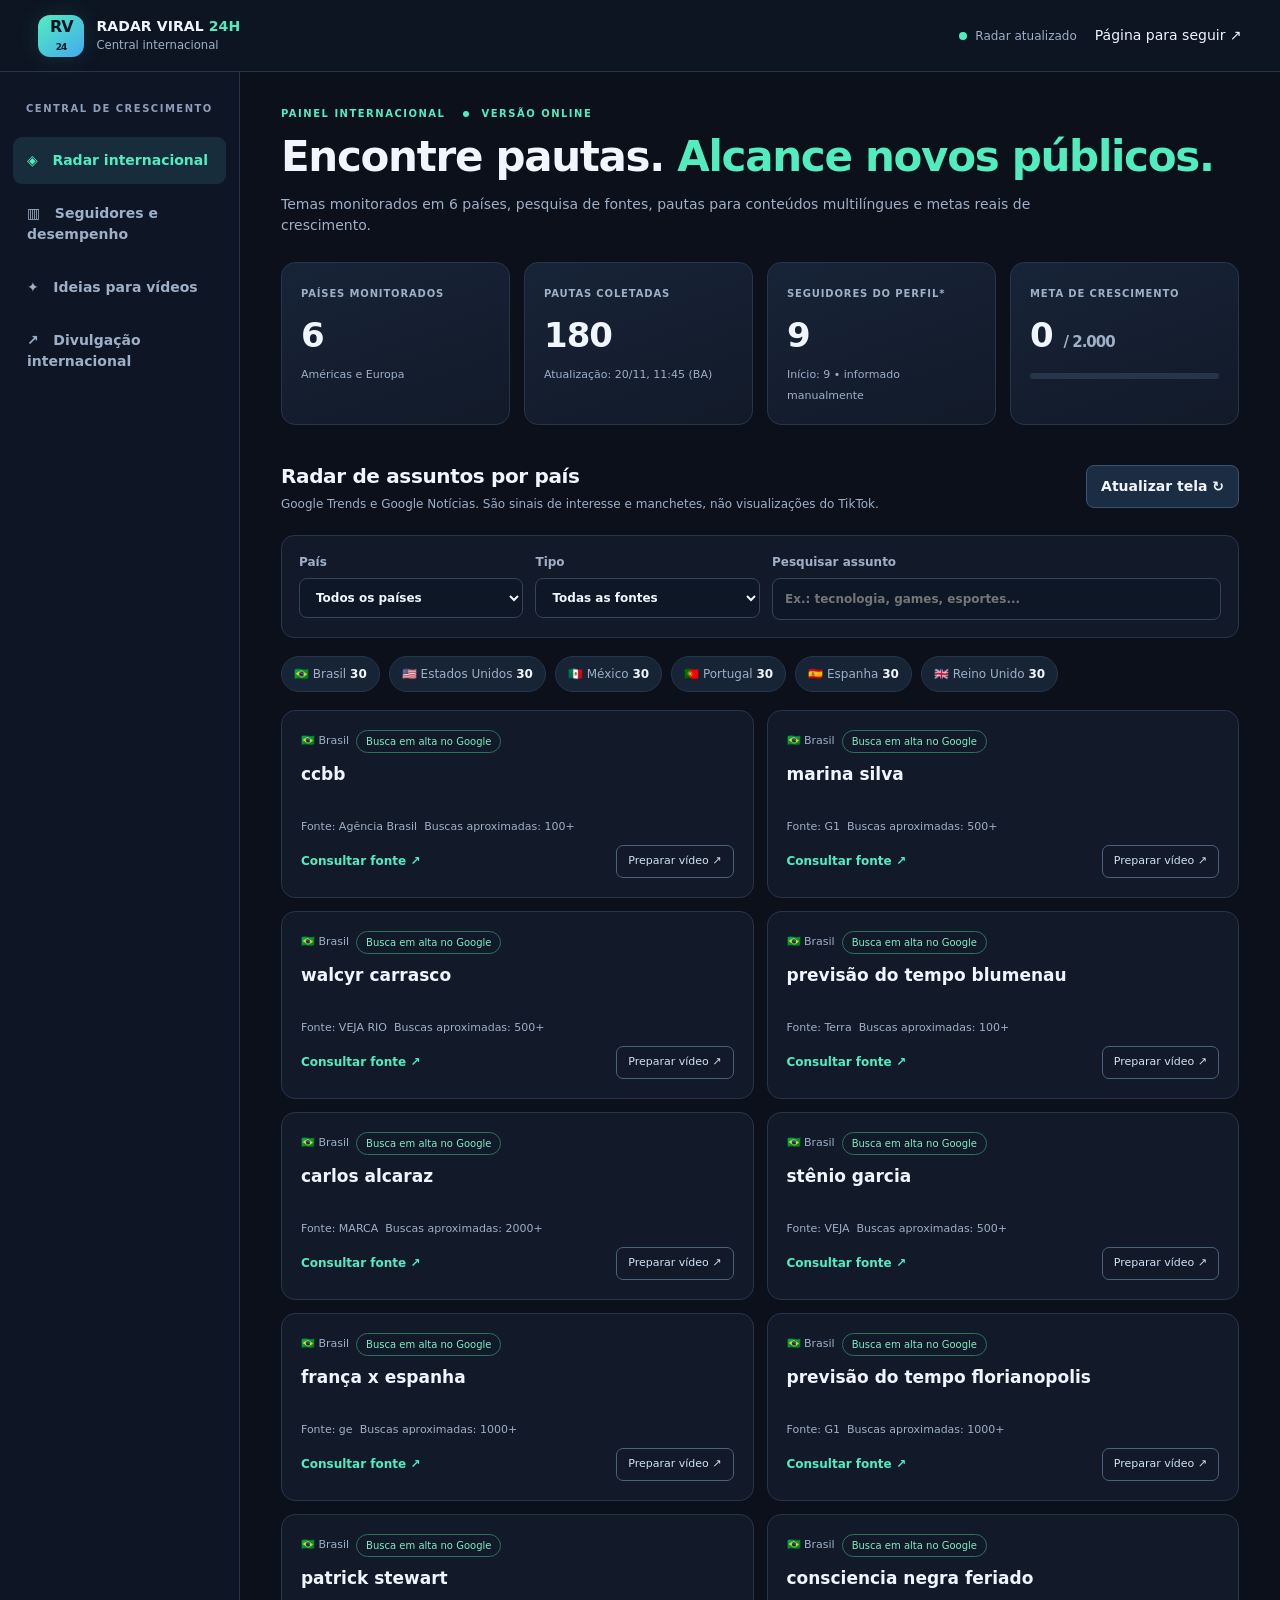
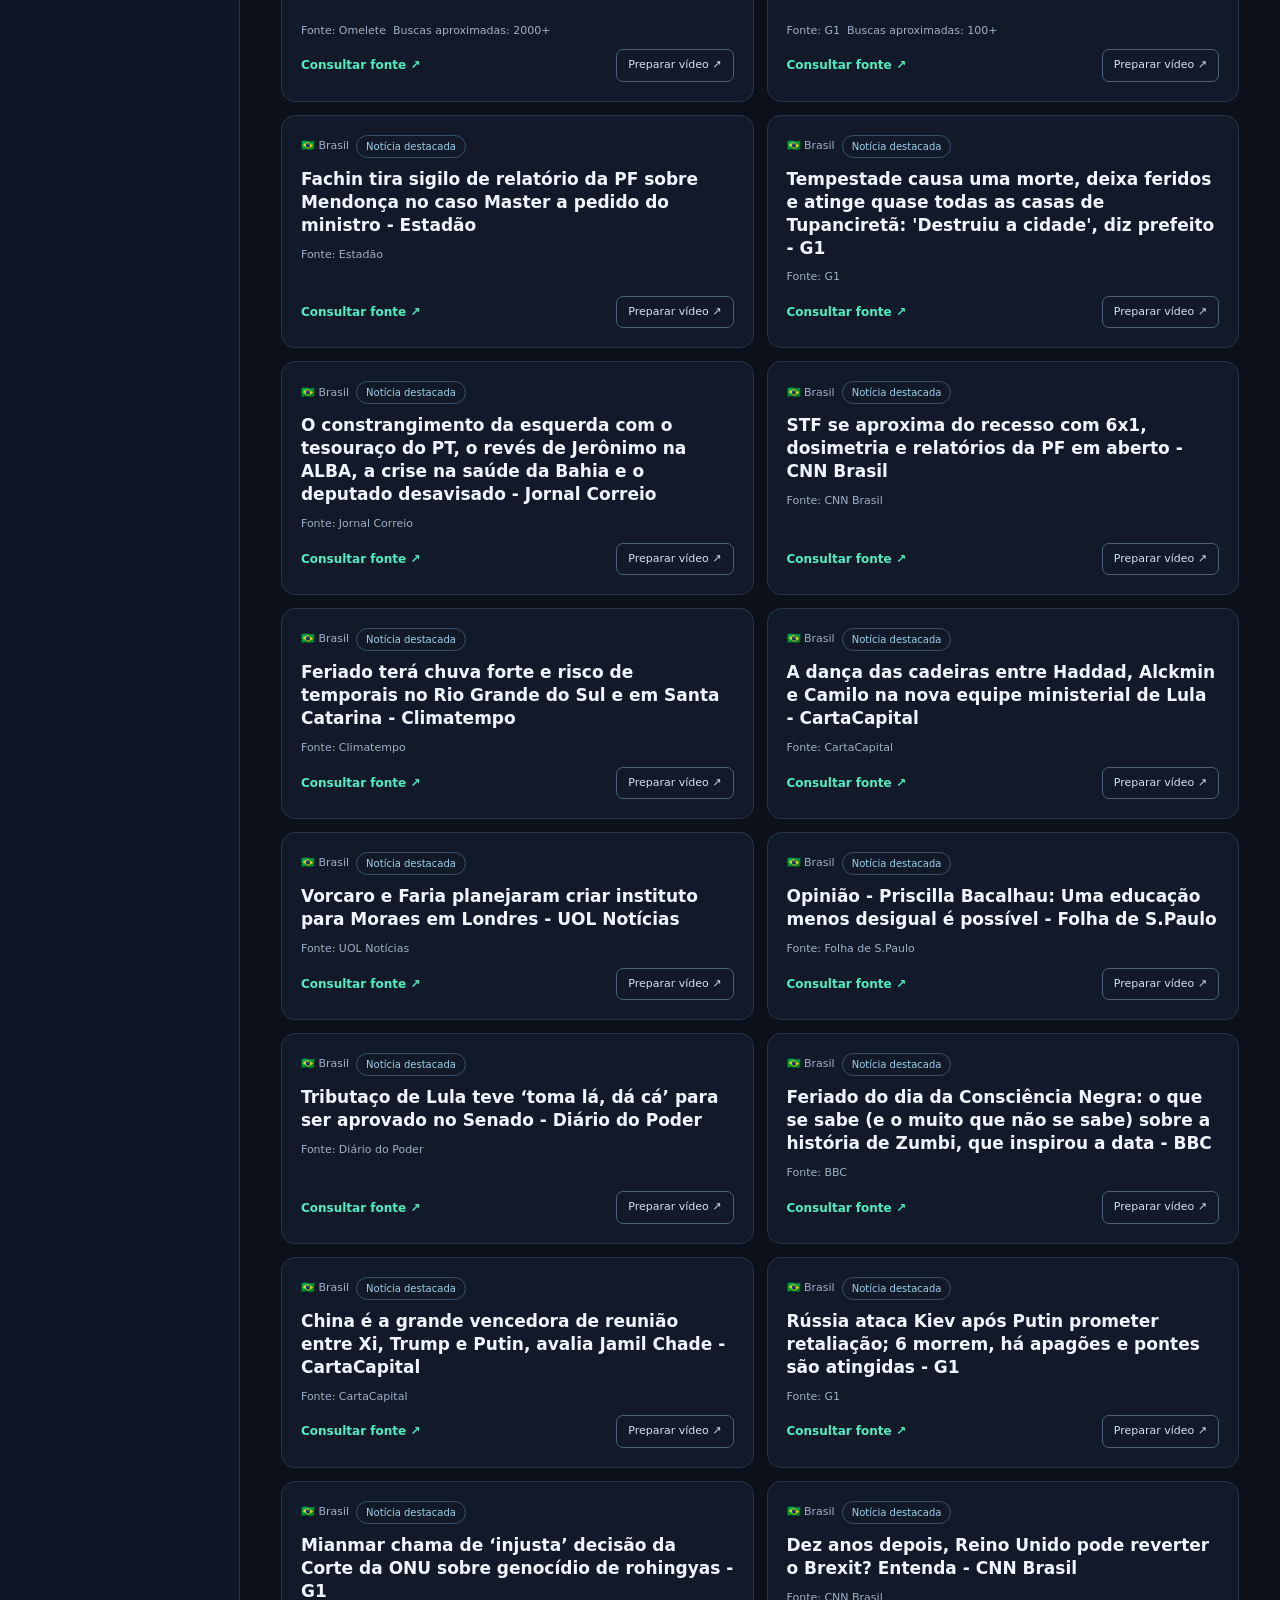
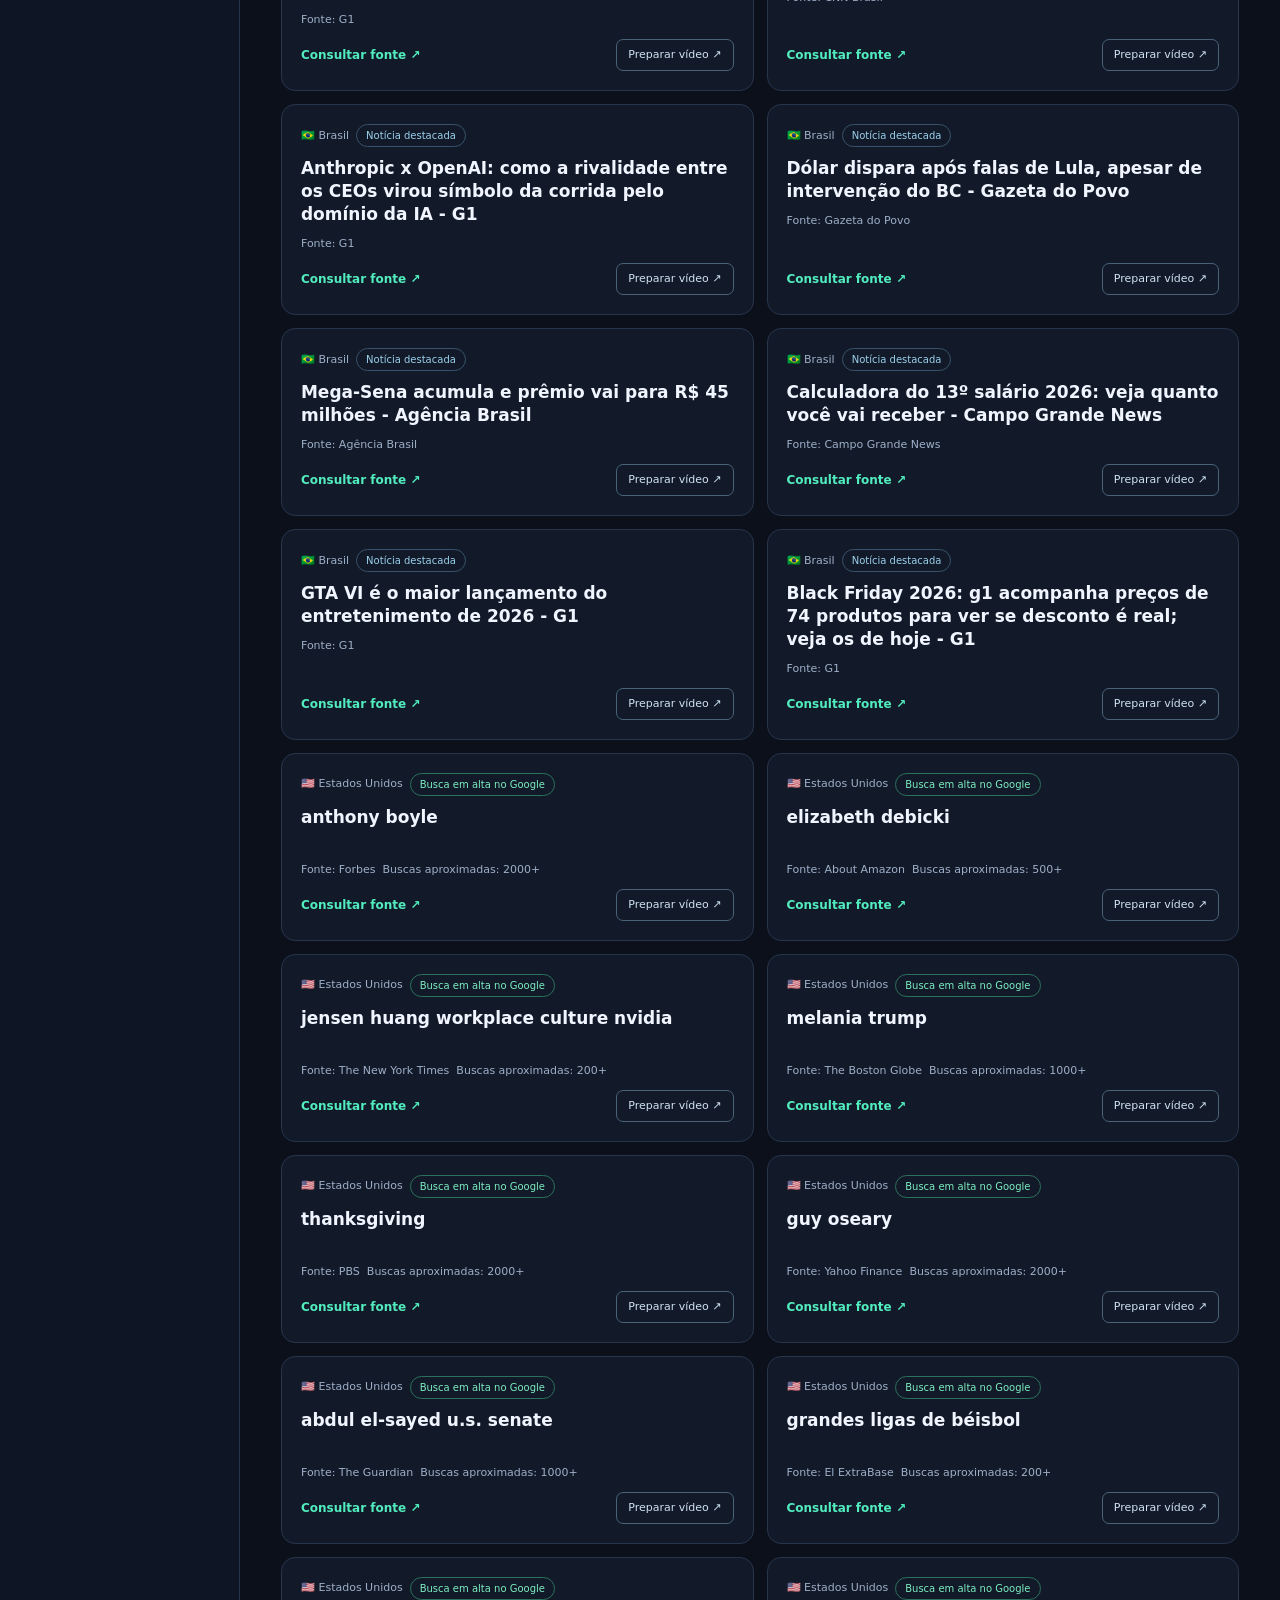
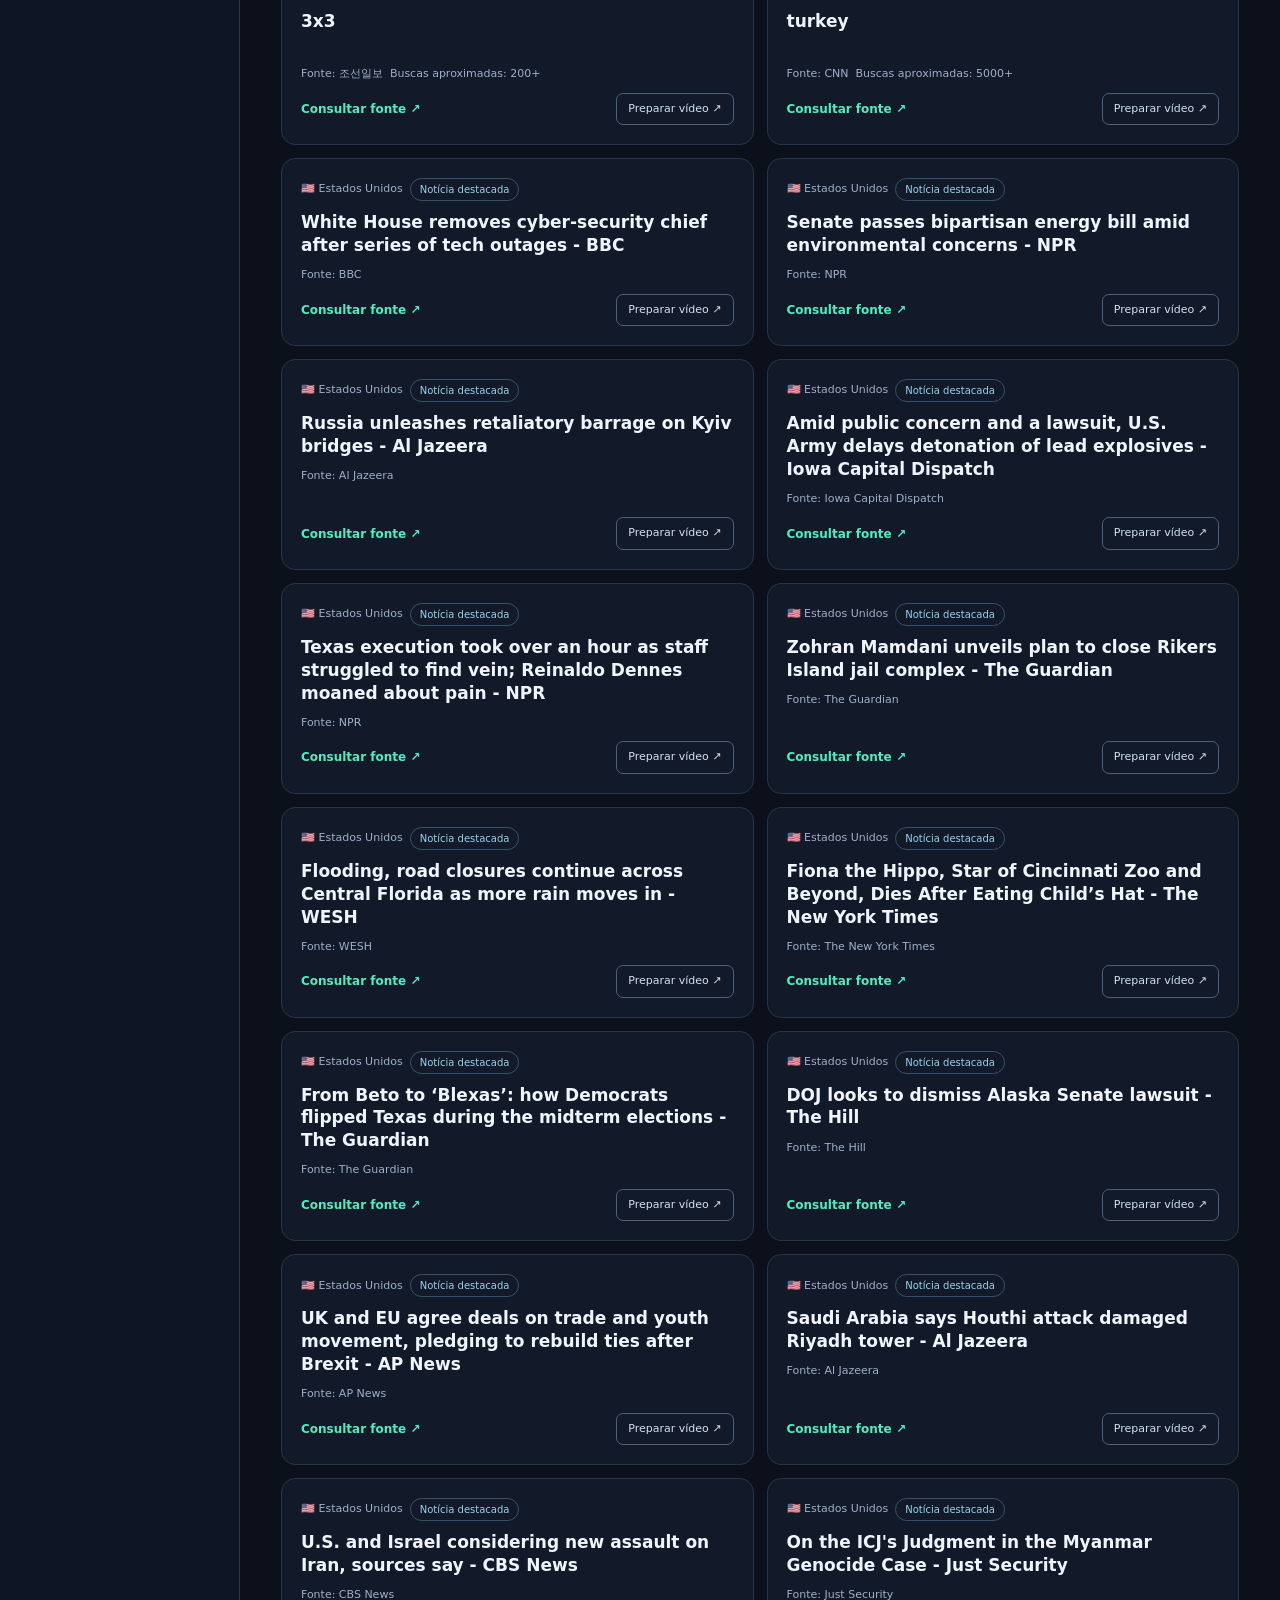
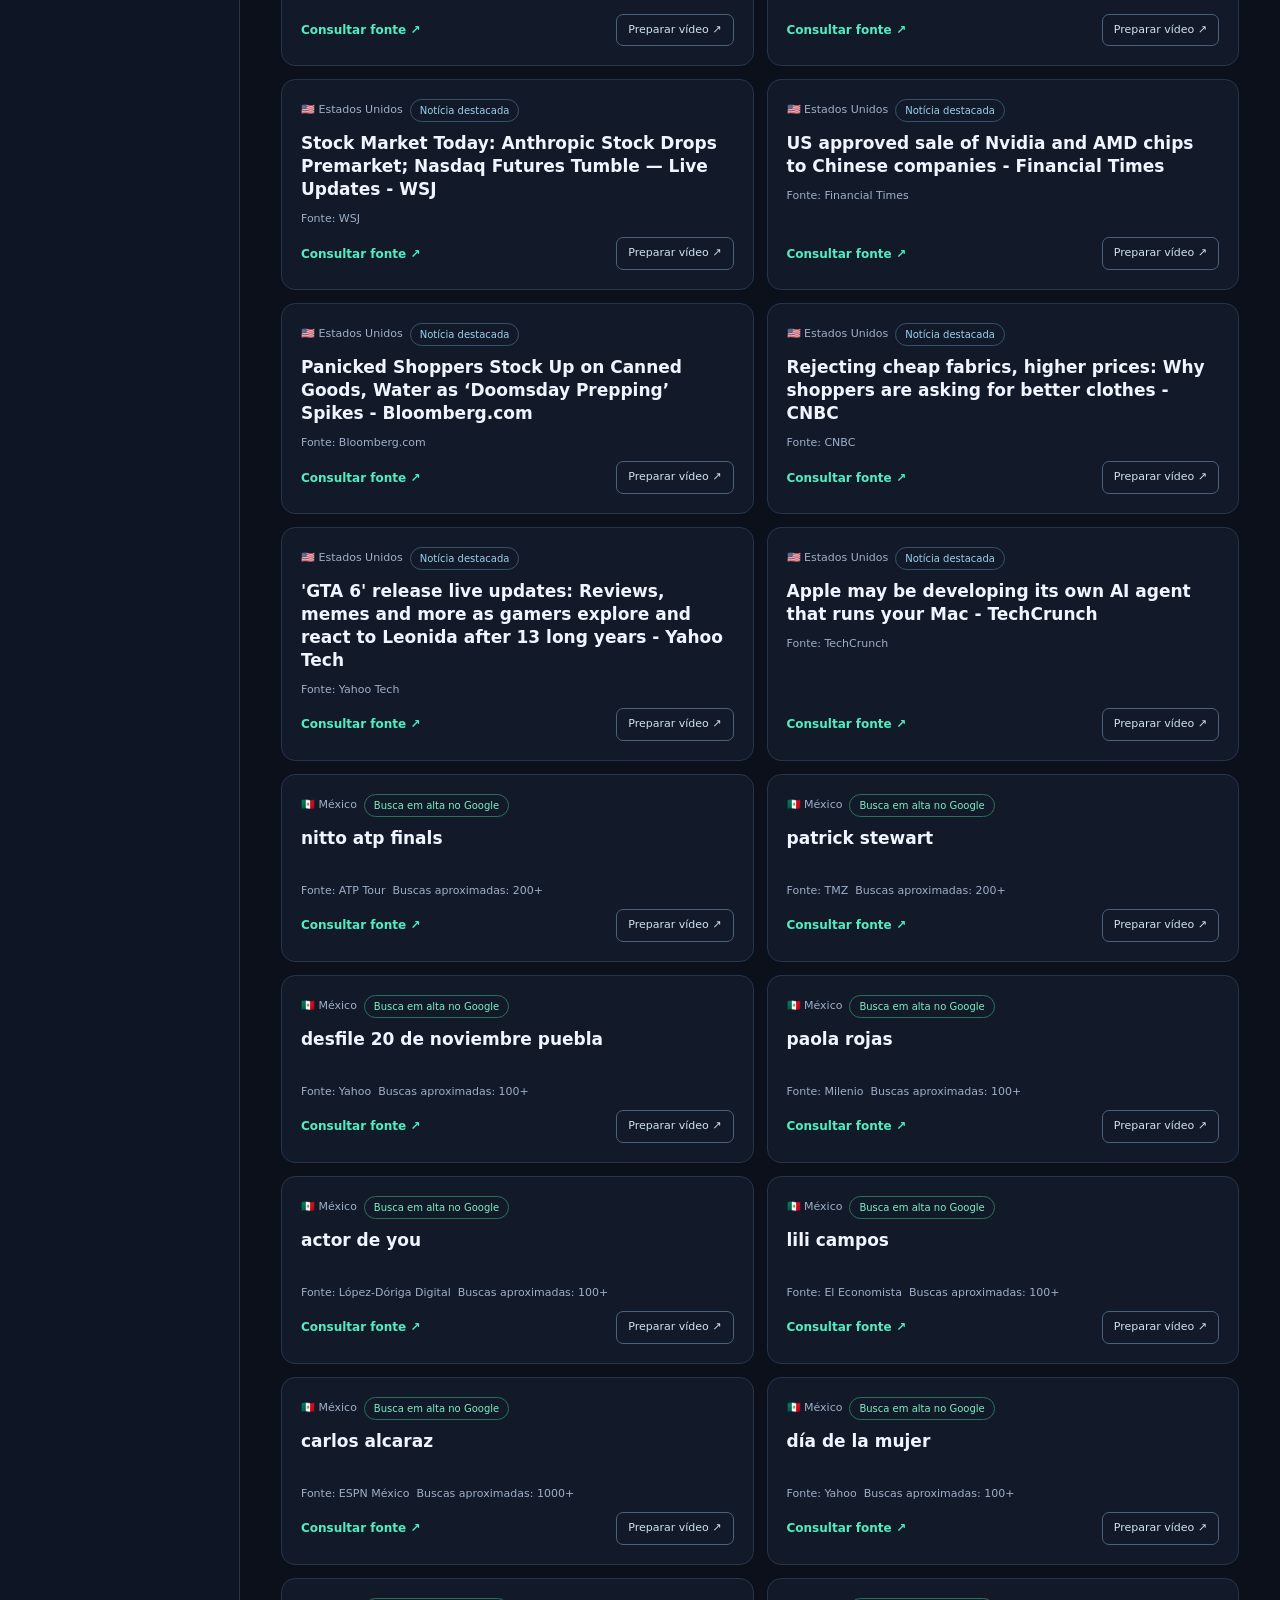
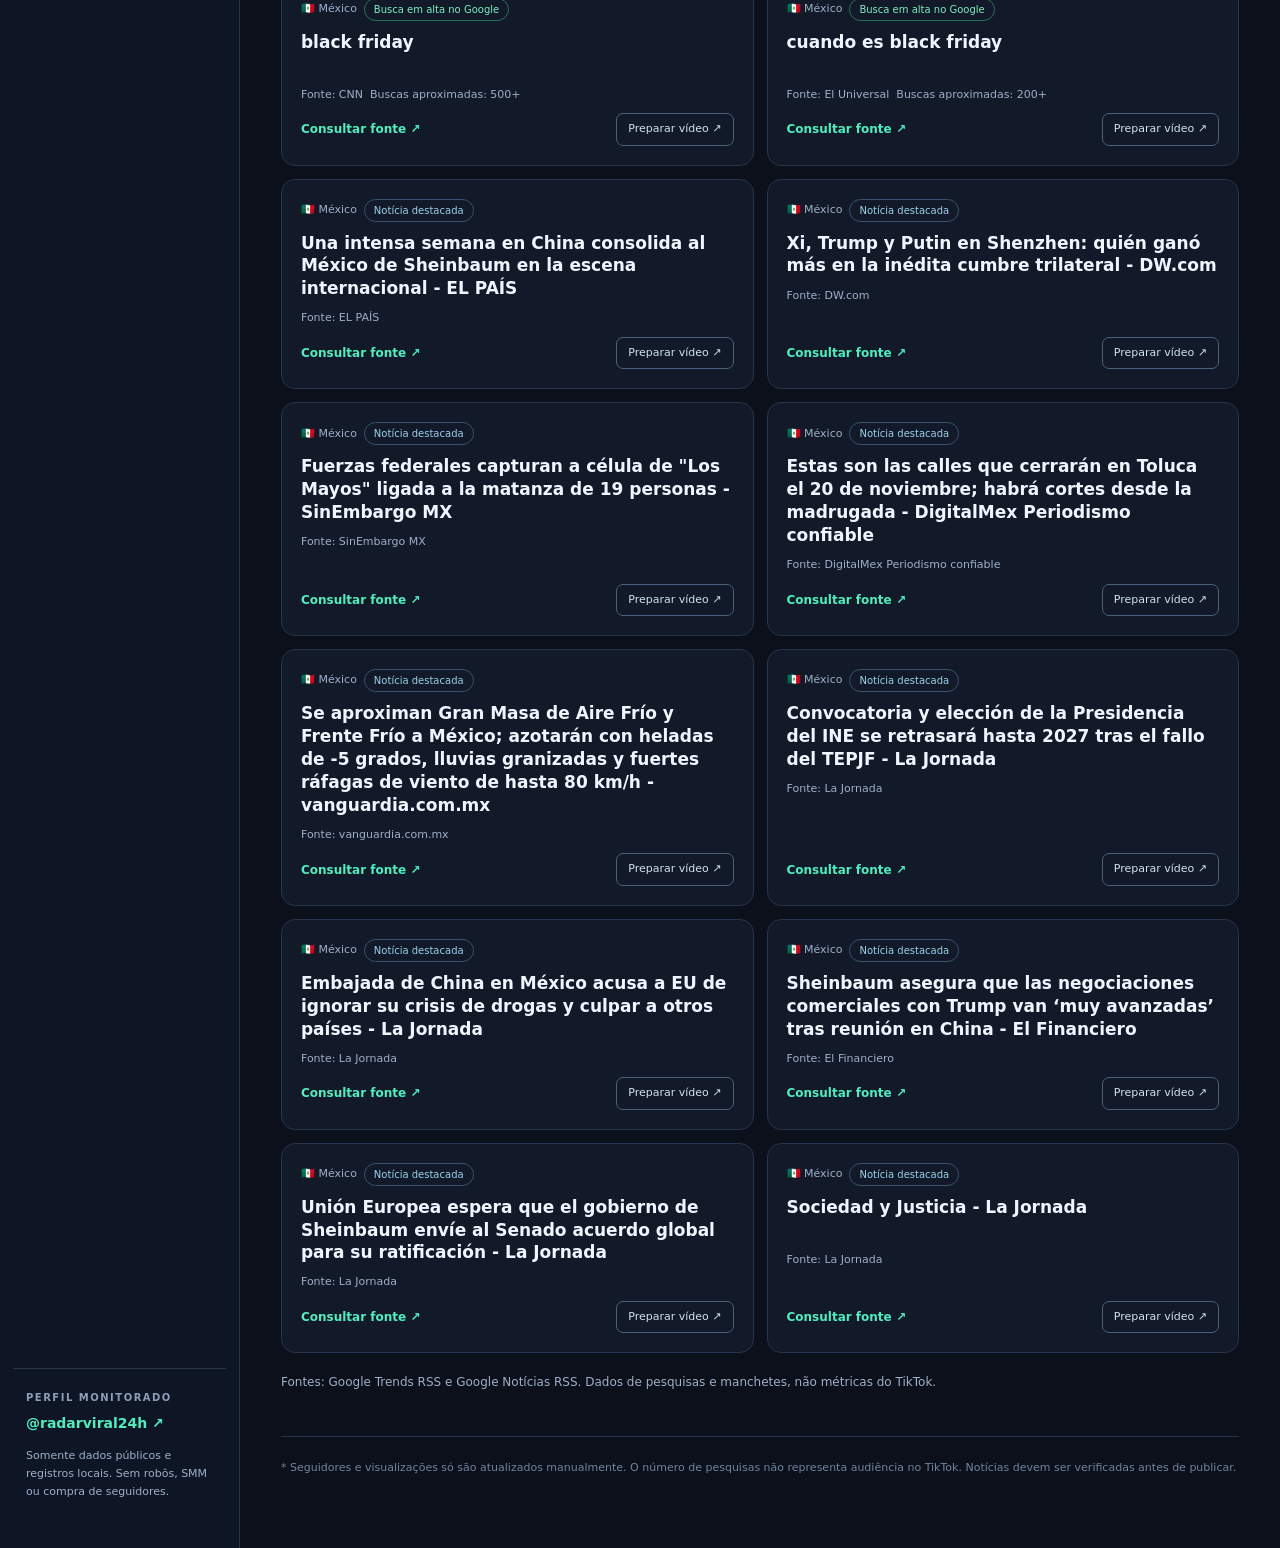
==== web/index.html @ 55a84e95 "Add files via upload" ====
<!doctype html>
<html lang="pt-BR"><head>
<meta charset="UTF-8"/><meta name="viewport" content="width=device-width, initial-scale=1"/>
<title>Radar Viral 24H • Internacional</title>
<meta name="description" content="Central internacional para pesquisa de pautas, divulgação legítima e acompanhamento de seguidores do Radar Viral 24H."/>
<link rel="stylesheet" href="styles.css"/><script defer src="app.js"></script>
</head><body>
<header class="topbar"><a href="./" class="brand"><span class="mark">RV<span>24</span></span><span>RADAR VIRAL <b>24H</b><small>Central internacional</small></span></a><div class="top-actions"><span class="online" id="data-indicator">Aguardando dados</span><a class="minor" href="seguir.html?lang=pt" target="_blank" rel="noopener">Página para seguir ↗</a></div></header>
<div class="shell">
<aside class="side"><div class="side-heading">CENTRAL DE CRESCIMENTO</div><button data-tab="radar" class="nav active">◈ &nbsp; Radar internacional</button><button data-tab="performance" class="nav">▥ &nbsp; Seguidores e desempenho</button><button data-tab="campaign" class="nav">✦ &nbsp; Ideias para vídeos</button><button data-tab="publish" class="nav">↗ &nbsp; Divulgação internacional</button><div class="side-foot"><div class="small-label">PERFIL MONITORADO</div><a href="https://www.tiktok.com/@radarviral24h" target="_blank" rel="noopener">@radarviral24h ↗</a><p>Somente dados públicos e registros locais. Sem robôs, SMM ou compra de seguidores.</p></div></aside>
<main>
<div class="eyebrow">PAINEL INTERNACIONAL <span class="live-dot"></span> VERSÃO ONLINE</div><h1>Encontre pautas. <span>Alcance novos públicos.</span></h1><p class="hero-sub">Temas monitorados em 6 países, pesquisa de fontes, pautas para conteúdos multilíngues e metas reais de crescimento.</p>
<section class="kpis" aria-label="Indicadores"><div class="kpi"><small>PAÍSES MONITORADOS</small><strong>6</strong><span>Américas e Europa</span></div><div class="kpi"><small>PAUTAS COLETADAS</small><strong id="topics-total">—</strong><span id="last-update">Aguardando atualização</span></div><div class="kpi"><small>SEGUIDORES DO PERFIL*</small><strong id="current-followers">9</strong><span>Início: 9 • informado manualmente</span></div><div class="kpi"><small>META DE CRESCIMENTO</small><strong id="progress-count">0 <em>/ 2.000</em></strong><div class="progress"><div id="progress-fill"></div></div></div></section>
<section class="tab active" id="tab-radar"><div class="section-head"><div><h2>Radar de assuntos por país</h2><p>Google Trends e Google Notícias. São sinais de interesse e manchetes, não visualizações do TikTok.</p></div><button class="secondary" id="refresh">Atualizar tela ↻</button></div>
<div class="filters"><label>País<select id="country-filter"><option value="ALL">Todos os países</option><option value="BR">🇧🇷 Brasil</option><option value="US">🇺🇸 Estados Unidos</option><option value="MX">🇲🇽 México</option><option value="PT">🇵🇹 Portugal</option><option value="ES">🇪🇸 Espanha</option><option value="GB">🇬🇧 Reino Unido</option></select></label><label>Tipo<select id="kind-filter"><option value="ALL">Todas as fontes</option><option value="pesquisa">Tendências de pesquisa</option><option value="noticia">Manchetes de notícias</option></select></label><label class="search-label">Pesquisar assunto<input id="search" placeholder="Ex.: tecnologia, games, esportes..." autocomplete="off"/></label></div>
<div class="strip" id="country-strip"></div><div class="news-list" id="news-list"><div class="empty">O radar será preenchido na primeira coleta online. <a target="_blank" rel="noopener" href="https://ads.tiktok.com/creative/creativeCenter/trends">Consultar tendências no TikTok ↗</a></div></div><div class="footnote" id="source-status">Não foram inseridas tendências fictícias.</div>
</section>
<section class="tab" id="tab-performance"><div class="section-head"><div><h2>Crescimento real do @radarviral24h</h2><p>Os números são registrados por você com base no TikTok Studio. Não acessamos sua conta.</p></div></div>
<div class="two-col"><div class="panel"><h3>Novo registro</h3><form id="stats-form"><div class="form-grid"><label>Data<input type="date" id="stat-date" required/></label><label>Seguidores atuais<input type="number" min="0" id="stat-followers" value="9" required/></label><label>Visualizações recentes<input type="number" min="0" id="stat-views" value="2700" required/></label><label>Vídeos publicados (total)<input type="number" min="0" id="stat-videos" value="18" required/></label><label>Gasto em anúncios (R$ acumulado)<input type="number" step="0.01" min="0" id="stat-spend" value="0" required/></label></div><button type="submit" class="primary">Salvar medição</button></form><small class="muted">Dados guardados somente neste navegador. Exporte o backup periodicamente.</small></div>
<div class="panel"><h3>Evolução</h3><div id="graph" class="graph"><span>Adicione duas medições em dias diferentes para ver o gráfico.</span></div><div class="actions"><button id="export-json" class="secondary">Exportar backup</button><button id="export-csv" class="secondary">Exportar CSV</button><label class="upload-button">Importar CSV da V2 <input type="file" id="import-csv" accept=".csv,text/csv" hidden/></label></div></div></div><div class="panel table-panel"><h3>Histórico registrado</h3><div class="table-wrap"><table><thead><tr><th>Data</th><th>Seguidores</th><th>Views</th><th>Vídeos</th><th>Gastos (R$)</th></tr></thead><tbody id="history-body"></tbody></table></div></div></section>
<section class="tab" id="tab-campaign"><div class="section-head"><div><h2>Laboratório de vídeos</h2><p>Selecione um país e uma pauta para montar um briefing em seu idioma, com fonte verificável.</p></div></div><div class="two-col"><div class="panel"><label>País-alvo<select id="video-country"><option value="BR">🇧🇷 Brasil</option><option value="US">🇺🇸 Estados Unidos</option><option value="MX">🇲🇽 México</option><option value="PT">🇵🇹 Portugal</option><option value="ES">🇪🇸 Espanha</option><option value="GB">🇬🇧 Reino Unido</option></select></label><label>Assunto (ou título da manchete)<textarea id="video-topic" rows="4" placeholder="Selecione uma pauta no radar ou digite o assunto"></textarea></label><label>Fonte da notícia (URL)<input id="video-source" type="url" placeholder="https://..."/></label><button class="primary" id="generate-brief">Criar briefing para edição</button></div><div class="panel"><h3>Briefing de produção</h3><pre id="brief-result">O programa criará uma estrutura de vídeo de 20–35 segundos. As afirmações factuais precisam ser verificadas na fonte.</pre><button class="secondary" id="copy-brief">Copiar briefing</button></div></div><div class="hint"><b>O que acontece de verdade?</b> Identificamos pautas e ajudamos a prepará-las. A produção do MP4, a revisão dos fatos e a postagem dependem de ferramentas adicionais ou publicação manual.</div></section>
<section class="tab" id="tab-publish"><div class="section-head"><div><h2>Divulgação para outros países</h2><p>Links prontos para compartilhar, conteúdos no idioma de cada região e revisão antes de publicar.</p></div></div><div class="country-cards" id="country-cards"></div><div class="two-col"><div class="panel"><h3>Seu link internacional</h3><p id="landing-link" class="mono">.../seguir.html?lang=en</p><button class="secondary" id="copy-landing">Copiar link em inglês</button><p class="muted">O link oferece um caminho para seguir o TikTok. Ele não traz visitantes sozinho: precisa ser divulgado legitimamente.</p></div><div class="panel"><h3>Publicação autorizada</h3><p>O aplicativo não faz login no TikTok nem publica em segundo plano. Para postar, use o TikTok Studio. Uma integração direta futura exige OAuth, aprovação e consentimento.</p><a class="link-btn" href="https://www.tiktok.com/upload" target="_blank" rel="noopener">Abrir publicação no TikTok ↗</a><a class="link-btn outline" href="https://ads.tiktok.com/creative/creativeCenter/trends" target="_blank" rel="noopener">Abrir tendências oficiais ↗</a></div></div></section>
<footer>* Seguidores e visualizações só são atualizados manualmente. O número de pesquisas não representa audiência no TikTok. Notícias devem ser verificadas antes de publicar. <span id="toast" role="status" aria-live="polite"></span></footer>
</main></div></body></html>
---- web/styles.css ----
:root{--bg:#0b101b;--surface:#121a29;--surface2:#172234;--border:#27354b;--text:#f0f5ff;--muted:#9eafc8;--accent:#52edbe;--accent2:#4d9aff;--orange:#ffaa64;--font:Inter,ui-sans-serif,system-ui,-apple-system,"Segoe UI",Arial,sans-serif}*{box-sizing:border-box}body{margin:0;background:var(--bg);color:var(--text);font:14px/1.5 var(--font);-webkit-font-smoothing:antialiased}a{color:inherit}button,input,select,textarea{font:inherit}button{cursor:pointer}h1,h2,h3,p{margin-top:0}h1{font-size:clamp(28px,4vw,42px);line-height:1.16;letter-spacing:-1.3px;margin-bottom:12px}h1 span{color:var(--accent)}h2{font-size:20px;letter-spacing:-.35px;margin-bottom:4px}h3{font-size:17px}p{color:var(--muted)}.topbar{background:#0d1422;min-height:72px;border-bottom:1px solid var(--border);display:flex;align-items:center;justify-content:space-between;padding:0 3%;position:sticky;top:0;z-index:10}.brand{display:flex;align-items:center;gap:12px;text-decoration:none;font-weight:850;letter-spacing:.1px;line-height:1.1}.brand b{color:var(--accent)}.brand small{display:block;color:var(--muted);font-weight:500;letter-spacing:0;margin-top:5px}.mark{background:linear-gradient(140deg,var(--accent),#43aaf0);color:#071523;border-radius:12px;width:46px;height:42px;display:grid;place-items:center;font-size:16px;letter-spacing:-1px;box-shadow:0 0 24px #52edbe21}.mark span{font-size:9px;margin-left:-1px}.top-actions{display:flex;gap:18px;align-items:center}.top-actions a{text-decoration:none}.online{color:var(--muted);font-size:12px}.online::before{content:'';display:inline-block;width:8px;height:8px;margin-right:8px;background:var(--orange);border-radius:50%}.online.ready::before{background:var(--accent)}.shell{display:flex;min-height:calc(100vh - 72px)}.side{width:240px;border-right:1px solid var(--border);padding:29px 13px;display:flex;flex-direction:column;gap:6px;flex-shrink:0;background:#0e1625}.side-heading,.small-label,.eyebrow{font-size:10px;font-weight:750;letter-spacing:1.5px;color:#8d9eba;margin:0 13px 15px}.eyebrow{margin:0 0 12px;color:var(--accent)}.live-dot{display:inline-block;margin:0 7px 0 13px;width:6px;height:6px;background:var(--accent);border-radius:50%}.nav{border:none;background:transparent;color:var(--muted);padding:13px 14px;border-radius:9px;text-align:left;font-weight:650}.nav:hover,.nav.active{background:#182d3b;color:var(--accent)}.side-foot{margin-top:auto;padding:21px 13px 5px;border-top:1px solid var(--border)}.side-foot .small-label{margin:0 0 8px}.side-foot a{color:var(--accent);font-weight:700;text-decoration:none}.side-foot p{font-size:11px;line-height:1.65;margin:13px 0}main{max-width:1520px;width:100%;min-width:0;padding:34px 3.2% 50px}.hero-sub{max-width:840px;margin-bottom:26px}.kpis{display:grid;grid-template-columns:repeat(4,1fr);gap:14px;margin:0 0 36px}.kpi{background:linear-gradient(160deg,#172337,#121a29);border:1px solid var(--border);border-radius:14px;padding:19px;min-height:135px}.kpi small{color:var(--muted);font-size:10px;font-weight:750;letter-spacing:.85px}.kpi strong{display:block;font-size:34px;letter-spacing:-1px;margin:7px 0 2px}.kpi strong em{font-size:15px;color:var(--muted);font-style:normal}.kpi span{font-size:11px;color:var(--muted)}.progress{margin:12px 0 0;background:#263548;height:6px;border-radius:20px;overflow:hidden}.progress>div{height:100%;width:0;background:var(--accent);border-radius:20px;transition:width .3s}.tab{display:none}.tab.active{display:block}.section-head{display:flex;justify-content:space-between;align-items:center;gap:20px;margin-bottom:22px}.section-head p{margin:0;font-size:12px}.filters{display:grid;grid-template-columns:1fr 1fr 2fr;gap:12px;background:var(--surface);padding:17px;border:1px solid var(--border);border-radius:13px;margin-bottom:18px}label{display:block;color:var(--muted);font-size:12px;font-weight:650}input,select,textarea{background:#0e1726;color:var(--text);border:1px solid #34435b;border-radius:8px;padding:11px 12px;width:100%;margin-top:7px;min-width:0;outline:none}input:focus,select:focus,textarea:focus{border-color:var(--accent)}textarea{resize:vertical}.strip{display:flex;gap:9px;flex-wrap:wrap;margin-bottom:18px}.chip{background:#172435;border:1px solid var(--border);padding:8px 12px;border-radius:999px;color:var(--muted);font-size:12px}.chip b{color:var(--text)}.news-list{display:grid;grid-template-columns:repeat(2,minmax(0,1fr));gap:13px}.news-card{background:var(--surface);border:1px solid var(--border);border-radius:14px;padding:19px;min-height:188px;display:flex;flex-direction:column;gap:10px}.news-card:hover{border-color:#3f6178}.meta{display:flex;align-items:center;gap:7px;flex-wrap:wrap;color:var(--muted);font-size:11px}.pill{font-size:10px;padding:3px 9px;border:1px solid #37526c;color:#9bd0eb;border-radius:100px}.pill.trend{border-color:#2c715b;color:#7cedc0}.news-card h3{font-size:17px;line-height:1.35;margin:0;min-height:46px}.card-footer{display:flex;align-items:center;justify-content:space-between;gap:8px;margin-top:auto}.card-footer a{font-size:12px;color:var(--accent);text-decoration:none;font-weight:700}.card-footer button{background:transparent;border:1px solid #496279;padding:7px 11px;color:#d0e2f2;border-radius:7px;font-size:11px}.card-footer button:hover{background:#203247}.footnote,.muted{color:var(--muted);font-size:12px}.footnote{margin-top:20px}.secondary,.primary,.upload-button{border-radius:8px;padding:10px 14px;border:1px solid #3b526c;color:var(--text);background:#1b2d43;font-weight:650;white-space:nowrap}.primary{background:var(--accent);color:#061a19;border:0}.secondary:hover,.upload-button:hover{background:#243e56}.primary:hover{filter:brightness(.93)}.two-col{display:grid;grid-template-columns:1fr 1fr;gap:14px;margin-bottom:15px}.panel{background:var(--surface);border:1px solid var(--border);border-radius:14px;padding:22px;min-width:0}.panel label{margin-bottom:13px}.form-grid{display:grid;grid-template-columns:1fr 1fr;gap:5px 14px}.graph{min-height:190px;background:#0d1626;border-radius:10px;display:flex;align-items:center;justify-content:center;color:var(--muted);overflow:hidden}.graph svg{width:100%;height:190px}.actions{display:flex;gap:8px;flex-wrap:wrap;margin:17px 0 7px}.actions button,.actions label{font-size:11px;margin:0;cursor:pointer}.table-panel{margin-top:15px}.table-wrap{overflow:auto}table{border-collapse:collapse;width:100%}td,th{text-align:left;padding:10px 12px;border-bottom:1px solid var(--border)}th{color:var(--muted);font-size:12px}pre{white-space:pre-wrap;overflow-wrap:anywhere;color:#dfedff;font-size:12px;line-height:1.7;min-height:260px;background:#0d1626;border:1px solid #27354b;border-radius:10px;padding:17px}.hint{border-left:3px solid var(--accent2);background:var(--surface);padding:17px 20px;color:var(--muted);font-size:12px;border-radius:3px}.hint b{color:var(--text)}.country-cards{display:grid;grid-template-columns:repeat(3,minmax(0,1fr));gap:12px;margin-bottom:16px}.country-card{background:var(--surface);border:1px solid var(--border);border-radius:13px;padding:18px}.country-card b{display:block;font-size:16px;margin-bottom:7px}.country-card p{font-size:11px}.country-card a{text-decoration:none;color:var(--accent);font-size:12px}.mono{font-family:ui-monospace,Consolas,monospace;word-break:break-all}.link-btn{display:inline-block;text-decoration:none;padding:10px 12px;border-radius:8px;background:var(--accent);color:#06201b;font-weight:700;margin-right:9px;margin-bottom:10px}.link-btn.outline{background:#203147;color:var(--text)}.empty{grid-column:1/-1;text-align:center;padding:45px 20px;border:1px dashed #40536a;border-radius:14px;background:#101b29;color:var(--muted)}.empty a{display:block;margin-top:12px;color:var(--accent)}footer{font-size:11px;color:#70849f;margin-top:45px;border-top:1px solid var(--border);padding-top:21px;line-height:1.8}#toast{color:var(--accent);display:inline-block;padding-left:10px}
@media(max-width:1100px){.side{width:190px}main{padding:25px 2.5%}.kpis{grid-template-columns:repeat(2,1fr)}.country-cards{grid-template-columns:repeat(2,1fr)}}@media(max-width:730px){.topbar{padding:0 17px}.top-actions .minor{display:none}.shell{display:block}.side{width:100%;padding:7px 12px;flex-direction:row;overflow:auto;white-space:nowrap;border-bottom:1px solid var(--border)}.side-heading,.side-foot{display:none}.nav{font-size:11px;padding:10px;flex-shrink:0}main{padding:24px 15px}.news-list,.two-col{grid-template-columns:1fr}.filters{grid-template-columns:1fr 1fr}.search-label{grid-column:1/-1}.country-cards{grid-template-columns:1fr 1fr}.section-head{align-items:start}.kpi{padding:14px;min-height:118px}.kpi strong{font-size:27px}}@media(max-width:430px){.country-cards,.form-grid{grid-template-columns:1fr}.topbar{min-height:64px}.brand{font-size:12px}.top-actions .online{font-size:10px}}
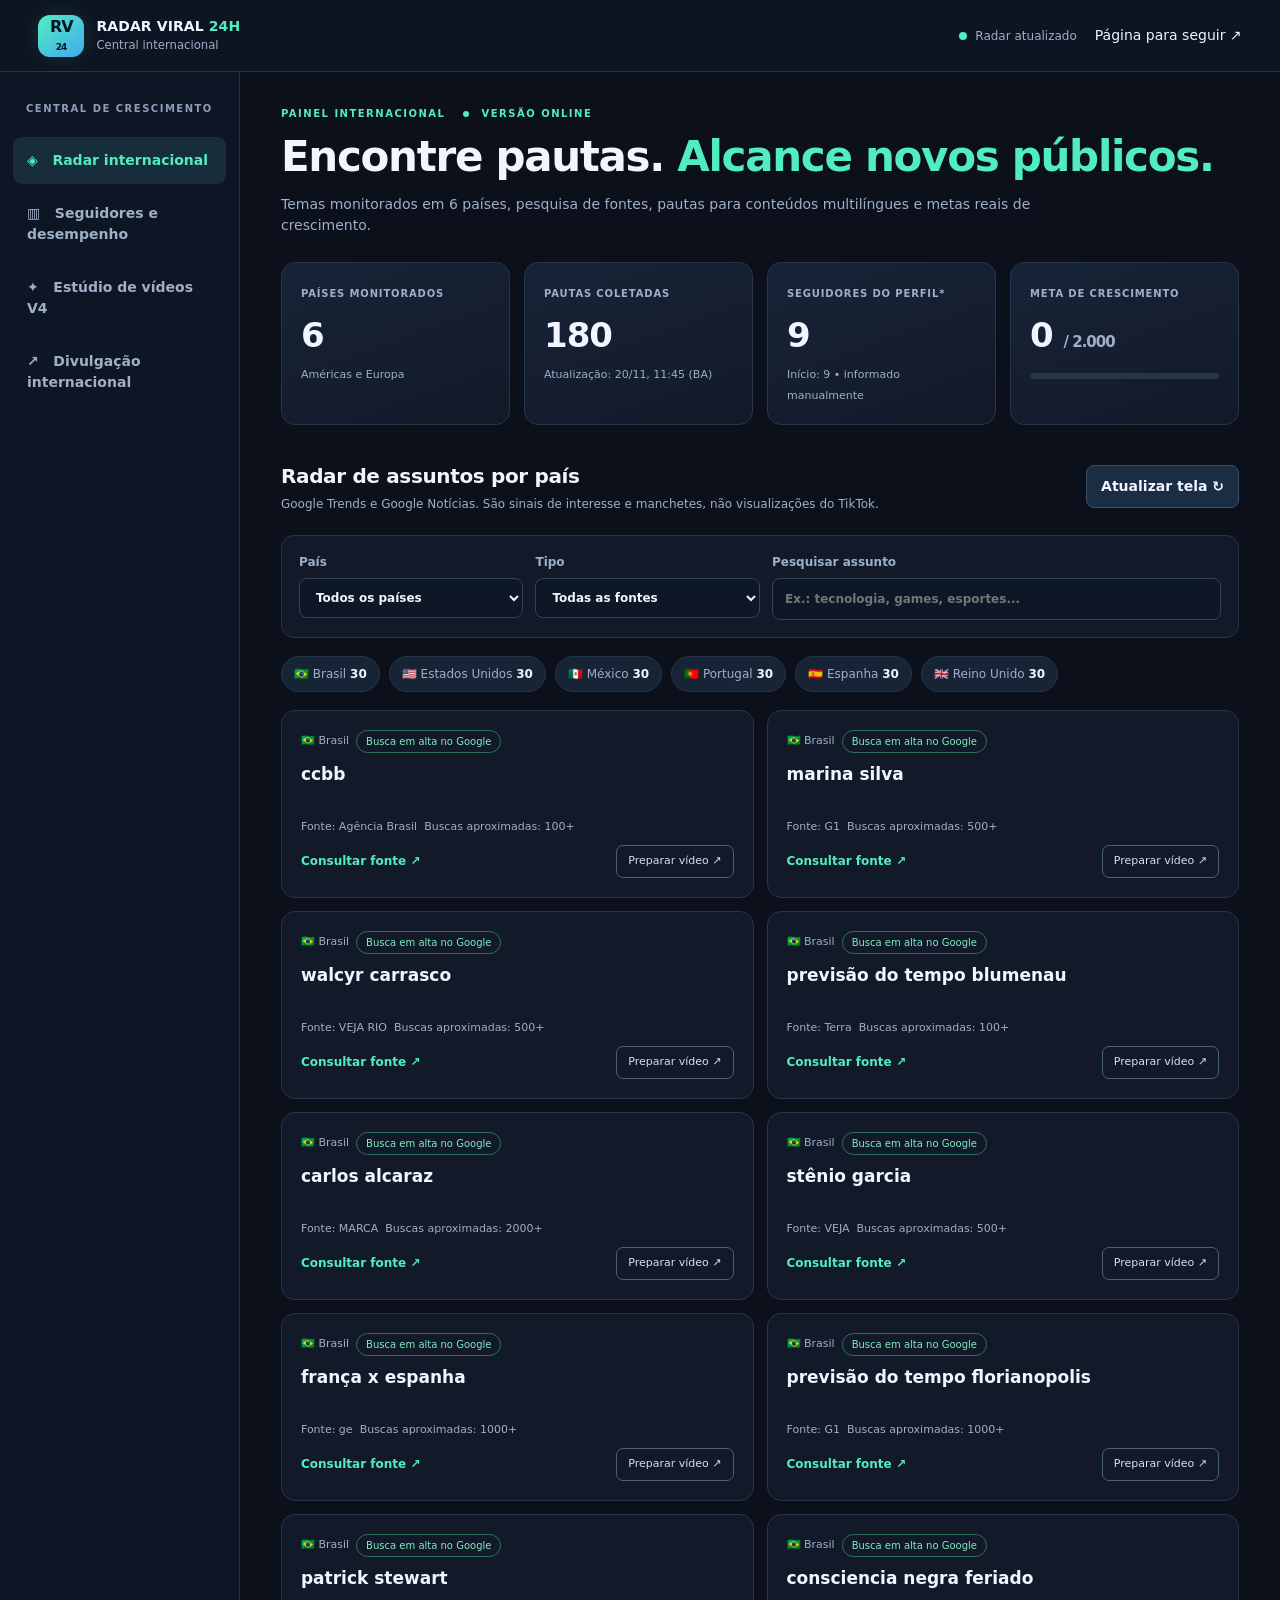
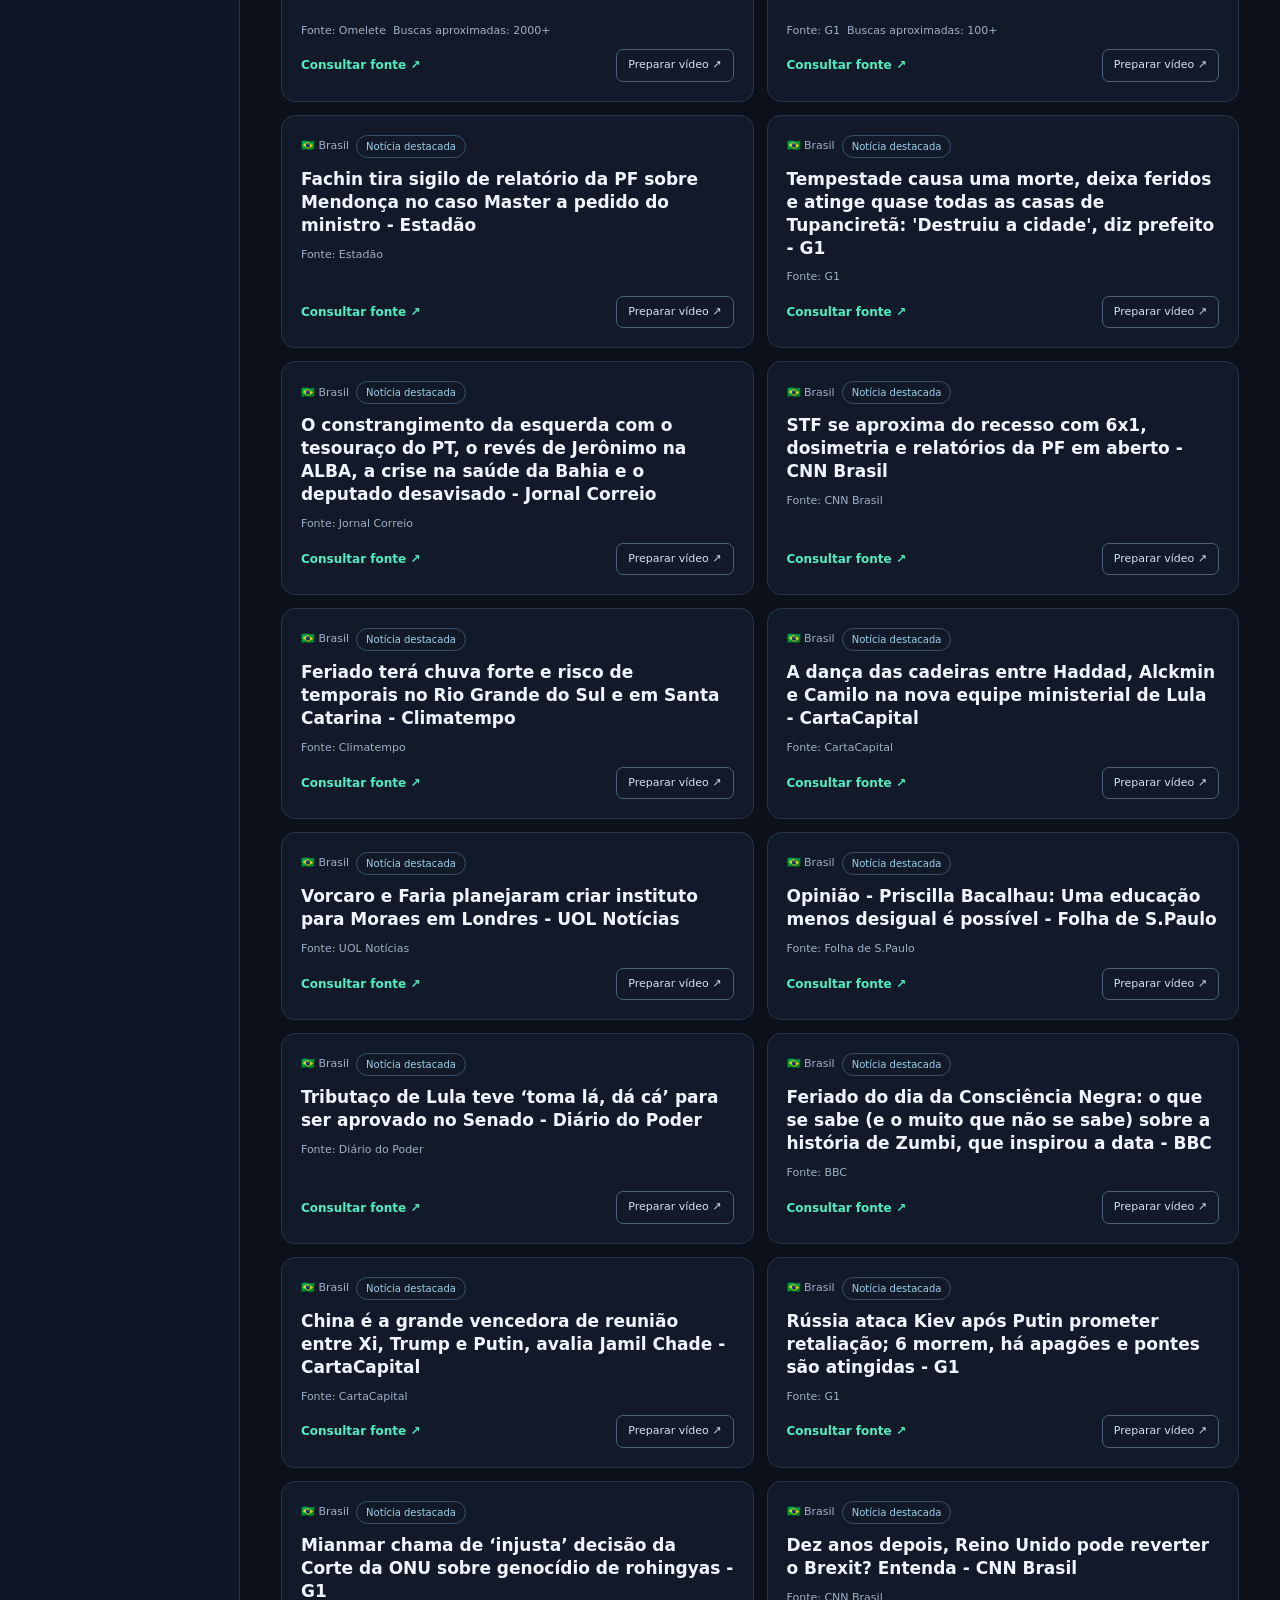
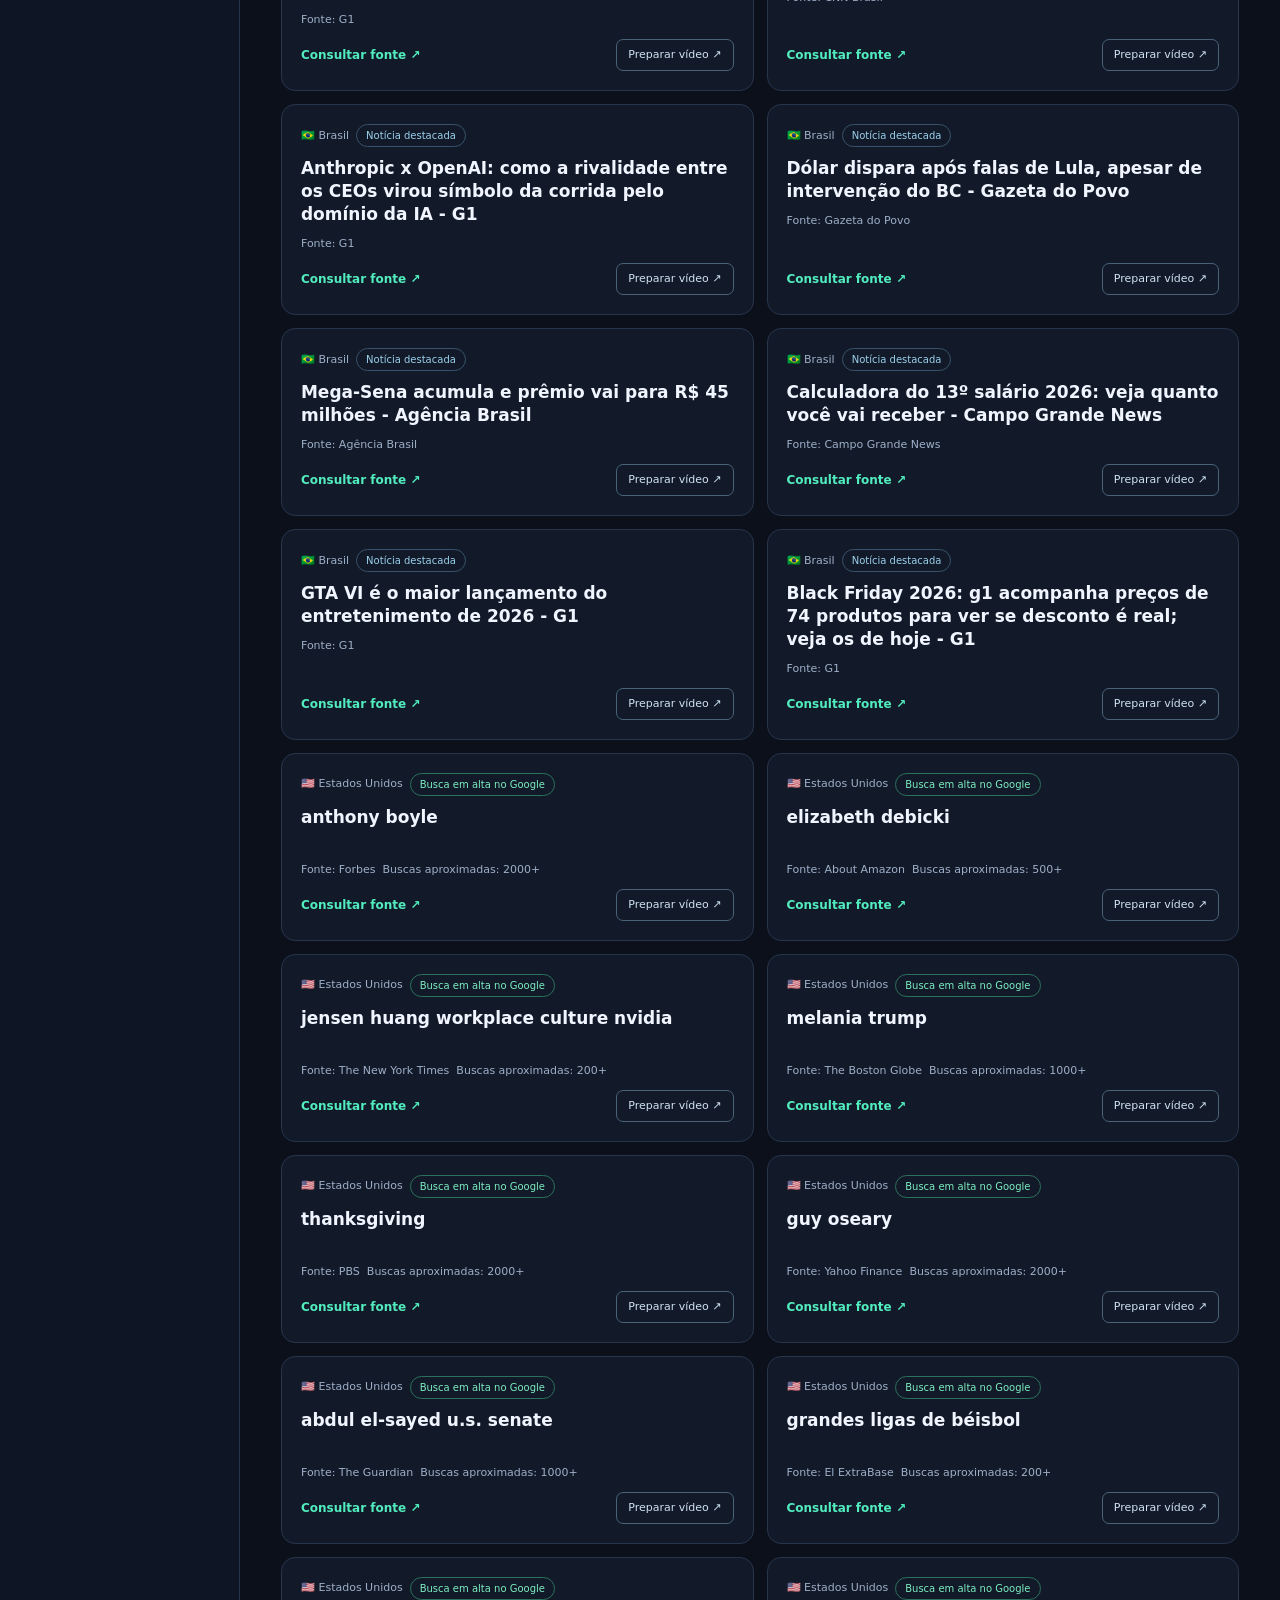
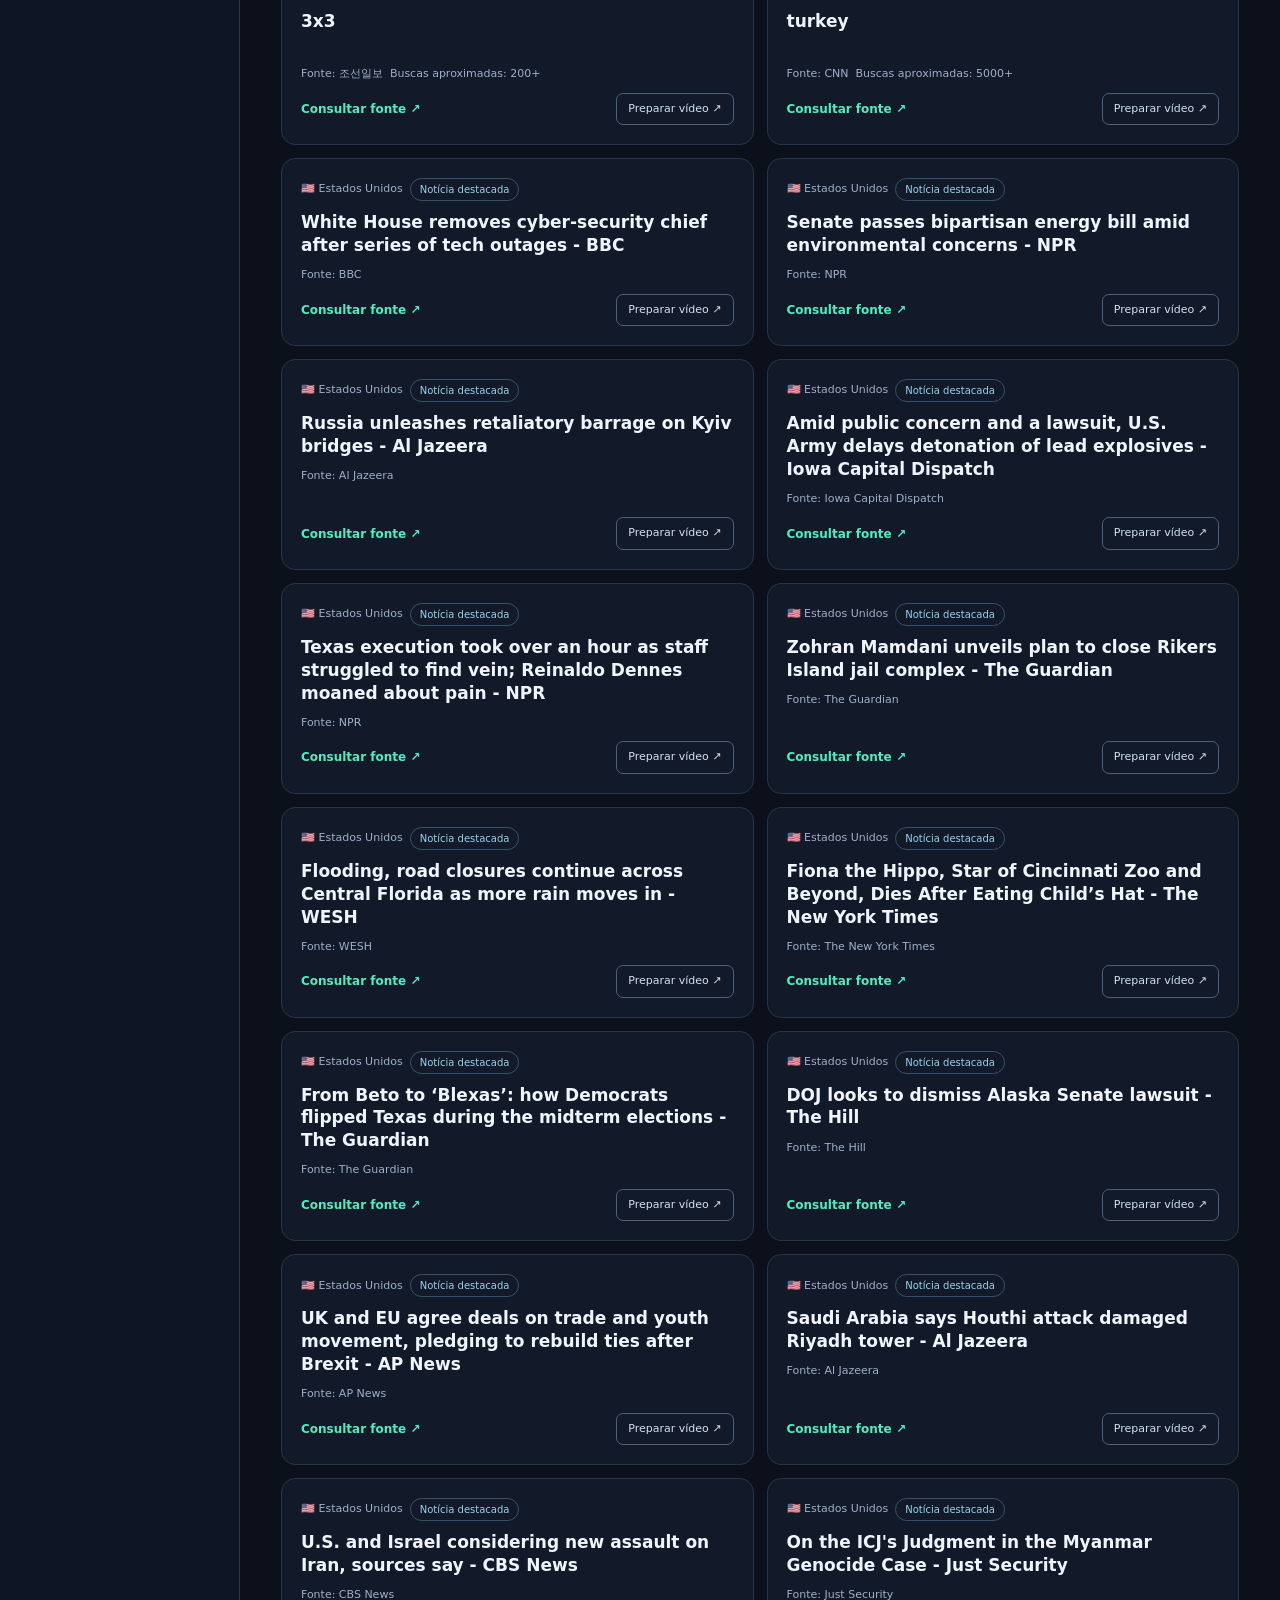
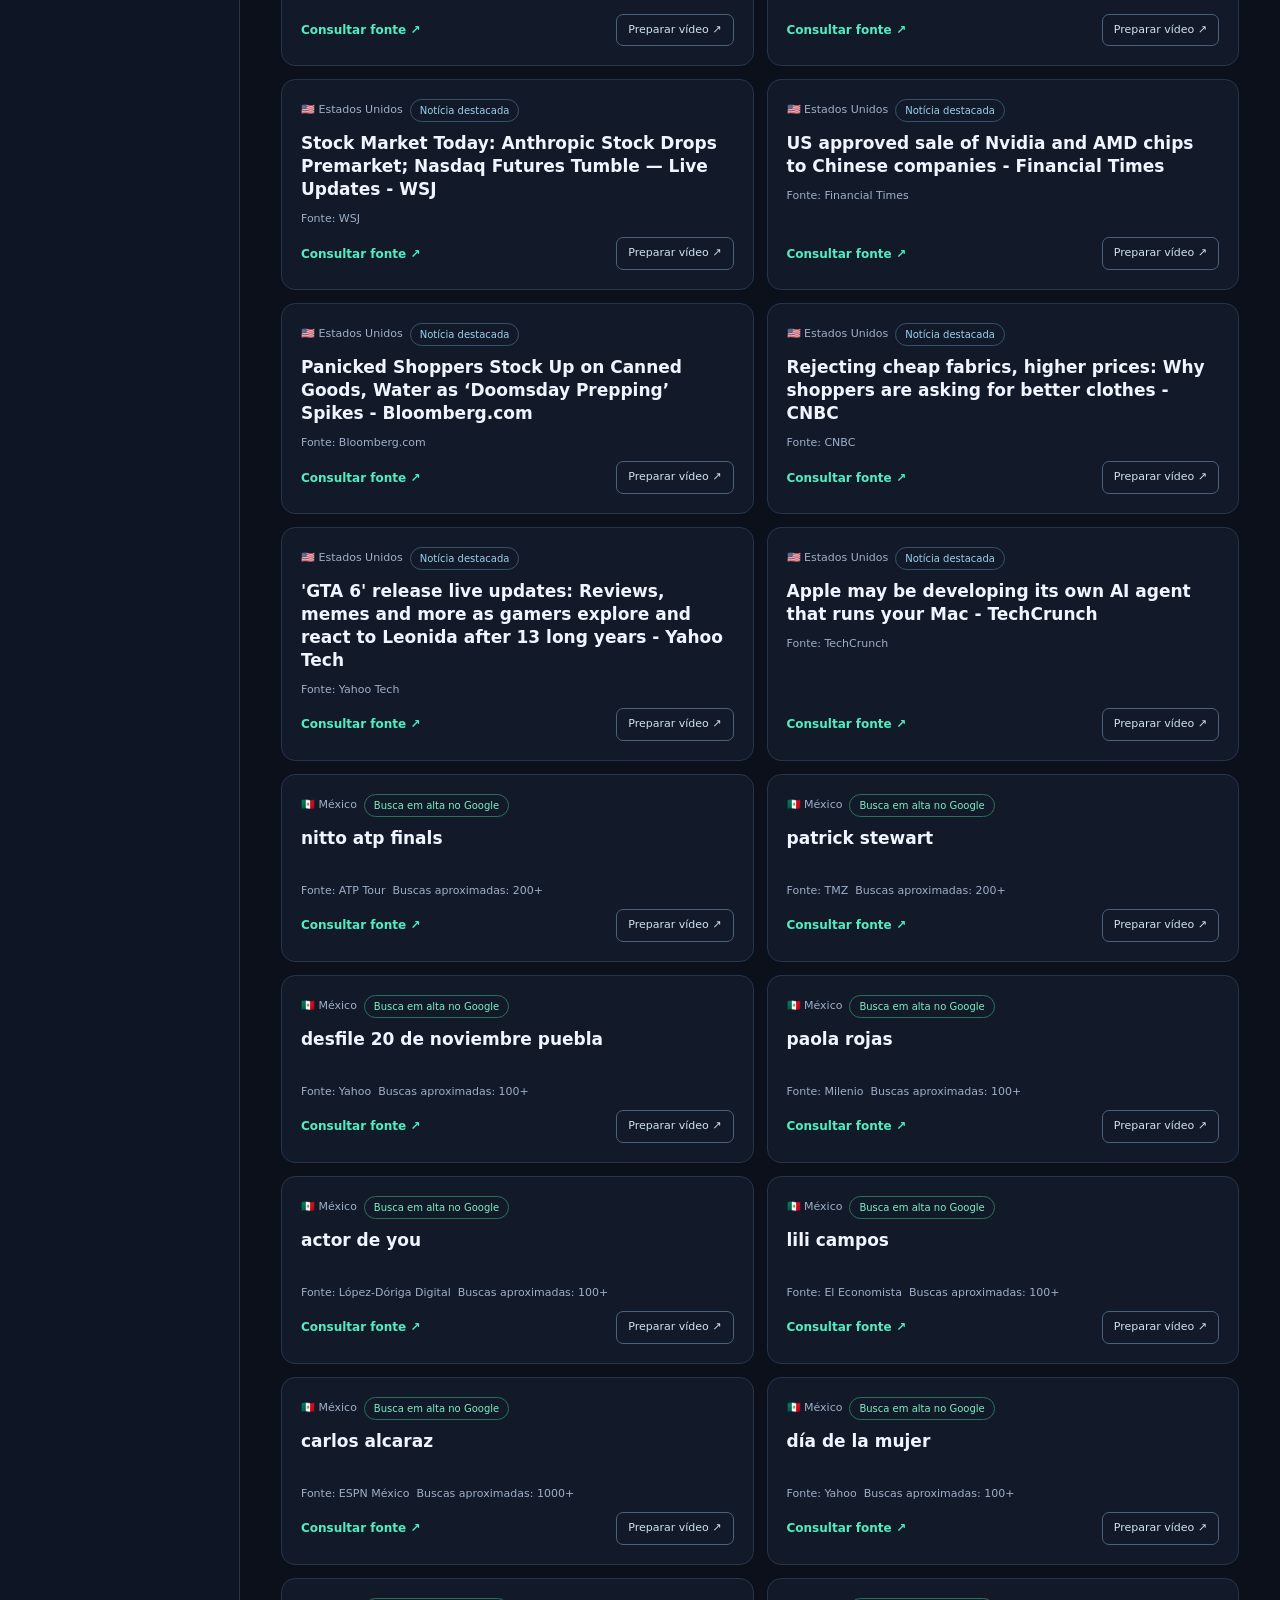
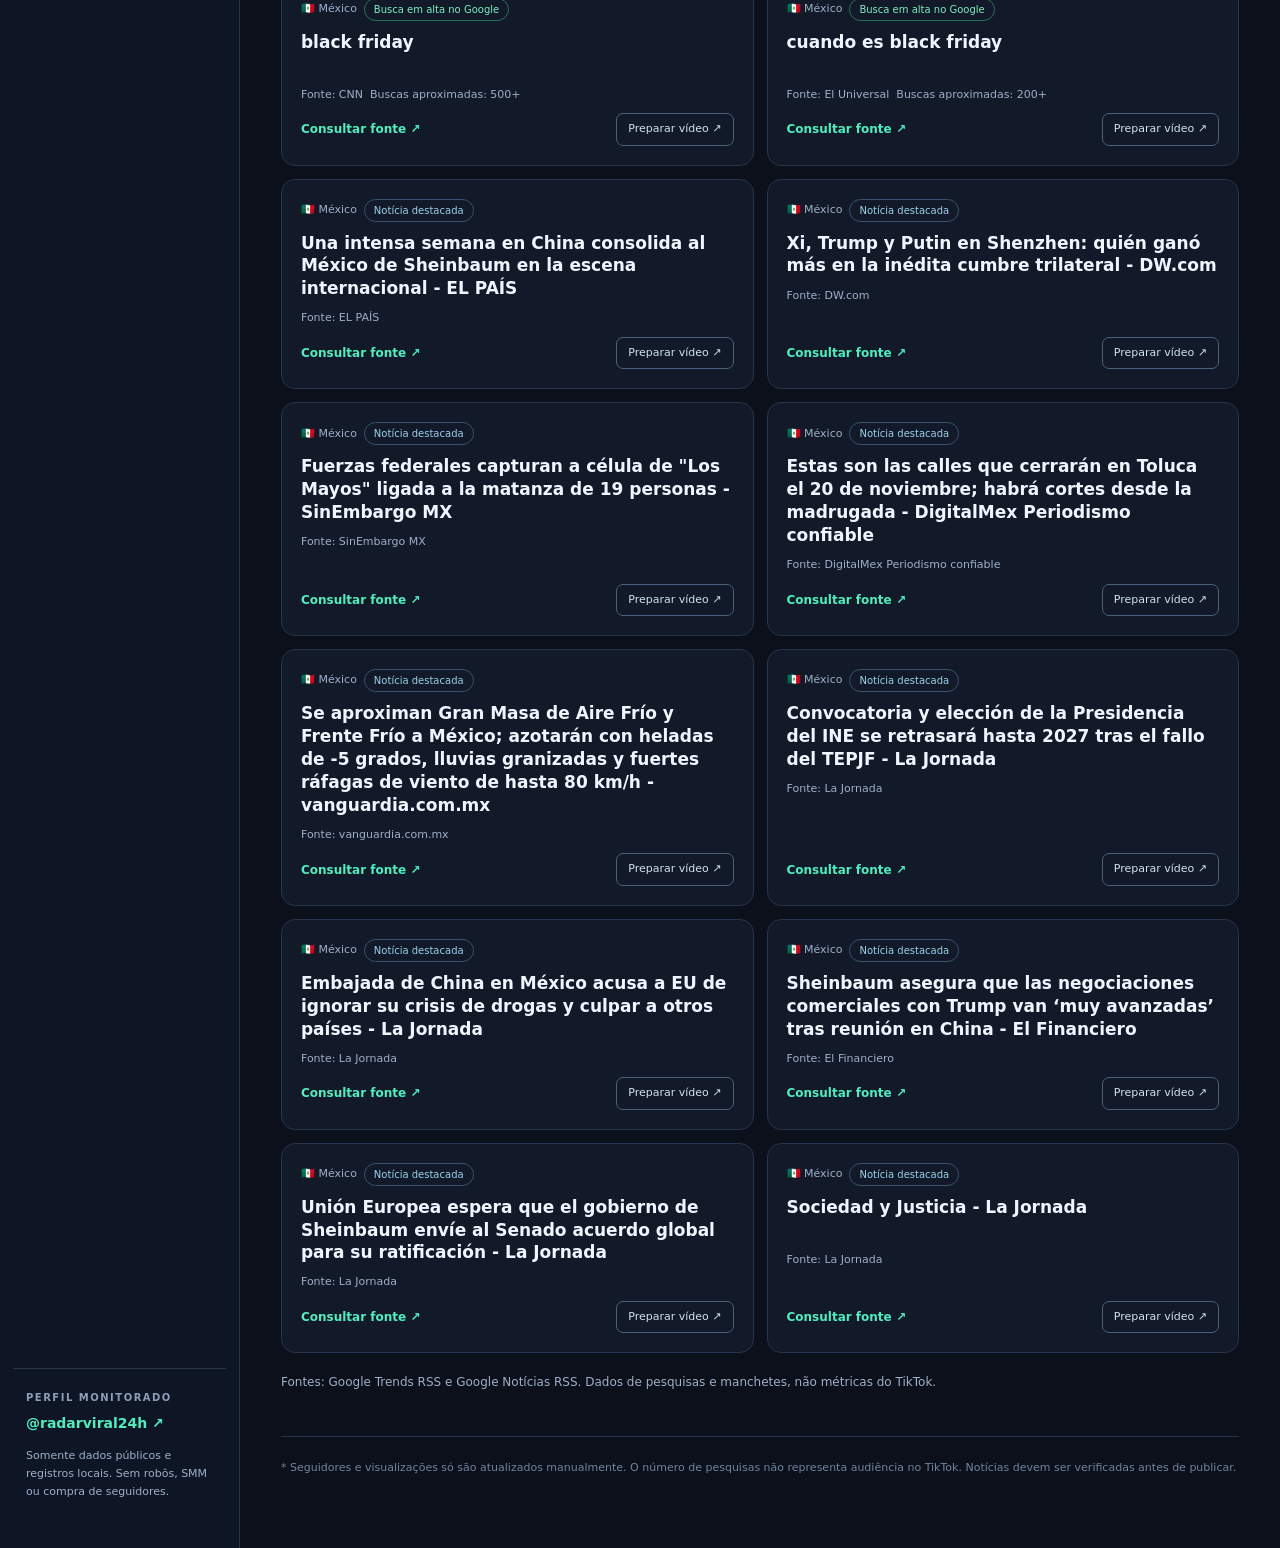
==== commit 79f437c6: "Add files via upload" ====
--- a/web/index.html
+++ b/web/index.html
@@ -7,7 +7,7 @@
 </head><body>
 <header class="topbar"><a href="./" class="brand"><span class="mark">RV<span>24</span></span><span>RADAR VIRAL <b>24H</b><small>Central internacional</small></span></a><div class="top-actions"><span class="online" id="data-indicator">Aguardando dados</span><a class="minor" href="seguir.html?lang=pt" target="_blank" rel="noopener">Página para seguir ↗</a></div></header>
 <div class="shell">
-<aside class="side"><div class="side-heading">CENTRAL DE CRESCIMENTO</div><button data-tab="radar" class="nav active">◈ &nbsp; Radar internacional</button><button data-tab="performance" class="nav">▥ &nbsp; Seguidores e desempenho</button><button data-tab="campaign" class="nav">✦ &nbsp; Ideias para vídeos</button><button data-tab="publish" class="nav">↗ &nbsp; Divulgação internacional</button><div class="side-foot"><div class="small-label">PERFIL MONITORADO</div><a href="https://www.tiktok.com/@radarviral24h" target="_blank" rel="noopener">@radarviral24h ↗</a><p>Somente dados públicos e registros locais. Sem robôs, SMM ou compra de seguidores.</p></div></aside>
+<aside class="side"><div class="side-heading">CENTRAL DE CRESCIMENTO</div><button data-tab="radar" class="nav active">◈ &nbsp; Radar internacional</button><button data-tab="performance" class="nav">▥ &nbsp; Seguidores e desempenho</button><button data-tab="campaign" class="nav">✦ &nbsp; Estúdio de vídeos V4</button><button data-tab="publish" class="nav">↗ &nbsp; Divulgação internacional</button><div class="side-foot"><div class="small-label">PERFIL MONITORADO</div><a href="https://www.tiktok.com/@radarviral24h" target="_blank" rel="noopener">@radarviral24h ↗</a><p>Somente dados públicos e registros locais. Sem robôs, SMM ou compra de seguidores.</p></div></aside>
 <main>
 <div class="eyebrow">PAINEL INTERNACIONAL <span class="live-dot"></span> VERSÃO ONLINE</div><h1>Encontre pautas. <span>Alcance novos públicos.</span></h1><p class="hero-sub">Temas monitorados em 6 países, pesquisa de fontes, pautas para conteúdos multilíngues e metas reais de crescimento.</p>
 <section class="kpis" aria-label="Indicadores"><div class="kpi"><small>PAÍSES MONITORADOS</small><strong>6</strong><span>Américas e Europa</span></div><div class="kpi"><small>PAUTAS COLETADAS</small><strong id="topics-total">—</strong><span id="last-update">Aguardando atualização</span></div><div class="kpi"><small>SEGUIDORES DO PERFIL*</small><strong id="current-followers">9</strong><span>Início: 9 • informado manualmente</span></div><div class="kpi"><small>META DE CRESCIMENTO</small><strong id="progress-count">0 <em>/ 2.000</em></strong><div class="progress"><div id="progress-fill"></div></div></div></section>
@@ -18,7 +18,23 @@
 <section class="tab" id="tab-performance"><div class="section-head"><div><h2>Crescimento real do @radarviral24h</h2><p>Os números são registrados por você com base no TikTok Studio. Não acessamos sua conta.</p></div></div>
 <div class="two-col"><div class="panel"><h3>Novo registro</h3><form id="stats-form"><div class="form-grid"><label>Data<input type="date" id="stat-date" required/></label><label>Seguidores atuais<input type="number" min="0" id="stat-followers" value="9" required/></label><label>Visualizações recentes<input type="number" min="0" id="stat-views" value="2700" required/></label><label>Vídeos publicados (total)<input type="number" min="0" id="stat-videos" value="18" required/></label><label>Gasto em anúncios (R$ acumulado)<input type="number" step="0.01" min="0" id="stat-spend" value="0" required/></label></div><button type="submit" class="primary">Salvar medição</button></form><small class="muted">Dados guardados somente neste navegador. Exporte o backup periodicamente.</small></div>
 <div class="panel"><h3>Evolução</h3><div id="graph" class="graph"><span>Adicione duas medições em dias diferentes para ver o gráfico.</span></div><div class="actions"><button id="export-json" class="secondary">Exportar backup</button><button id="export-csv" class="secondary">Exportar CSV</button><label class="upload-button">Importar CSV da V2 <input type="file" id="import-csv" accept=".csv,text/csv" hidden/></label></div></div></div><div class="panel table-panel"><h3>Histórico registrado</h3><div class="table-wrap"><table><thead><tr><th>Data</th><th>Seguidores</th><th>Views</th><th>Vídeos</th><th>Gastos (R$)</th></tr></thead><tbody id="history-body"></tbody></table></div></div></section>
-<section class="tab" id="tab-campaign"><div class="section-head"><div><h2>Laboratório de vídeos</h2><p>Selecione um país e uma pauta para montar um briefing em seu idioma, com fonte verificável.</p></div></div><div class="two-col"><div class="panel"><label>País-alvo<select id="video-country"><option value="BR">🇧🇷 Brasil</option><option value="US">🇺🇸 Estados Unidos</option><option value="MX">🇲🇽 México</option><option value="PT">🇵🇹 Portugal</option><option value="ES">🇪🇸 Espanha</option><option value="GB">🇬🇧 Reino Unido</option></select></label><label>Assunto (ou título da manchete)<textarea id="video-topic" rows="4" placeholder="Selecione uma pauta no radar ou digite o assunto"></textarea></label><label>Fonte da notícia (URL)<input id="video-source" type="url" placeholder="https://..."/></label><button class="primary" id="generate-brief">Criar briefing para edição</button></div><div class="panel"><h3>Briefing de produção</h3><pre id="brief-result">O programa criará uma estrutura de vídeo de 20–35 segundos. As afirmações factuais precisam ser verificadas na fonte.</pre><button class="secondary" id="copy-brief">Copiar briefing</button></div></div><div class="hint"><b>O que acontece de verdade?</b> Identificamos pautas e ajudamos a prepará-las. A produção do MP4, a revisão dos fatos e a postagem dependem de ferramentas adicionais ou publicação manual.</div></section>
+<section class="tab" id="tab-campaign"><div class="section-head"><div><h2>Laboratório de vídeos</h2><p>Selecione um país e uma pauta para montar um briefing em seu idioma, com fonte verificável.</p></div></div><div class="two-col"><div class="panel"><label>País-alvo<select id="video-country"><option value="BR">🇧🇷 Brasil</option><option value="US">🇺🇸 Estados Unidos</option><option value="MX">🇲🇽 México</option><option value="PT">🇵🇹 Portugal</option><option value="ES">🇪🇸 Espanha</option><option value="GB">🇬🇧 Reino Unido</option></select></label><label>Assunto (ou título da manchete)<textarea id="video-topic" rows="4" placeholder="Selecione uma pauta no radar ou digite o assunto"></textarea></label><label>Fonte da notícia (URL)<input id="video-source" type="url" placeholder="https://..."/></label><button class="primary" id="generate-brief">Criar briefing para edição</button></div><div class="panel"><h3>Briefing de produção</h3><pre id="brief-result">O programa criará uma estrutura de vídeo de 20–35 segundos. As afirmações factuais precisam ser verificadas na fonte.</pre><button class="secondary" id="copy-brief">Copiar briefing</button></div></div><div class="panel studio-v4">
+<h3>Estúdio V4 — prévia de narração e projeto MP4</h3>
+<p>Inclua os fatos que você conferiu na fonte. O sistema não inventa informações. Ouça a prévia e exporte o roteiro para o programa Windows montar o MP4.</p>
+<div class="two-col studio-fields">
+  <div><label>Fatos confirmados (um por linha)<textarea id="v4-facts" rows="6" placeholder="1. Fato confirmado na fonte...
+2. Outro fato confirmado..."></textarea></label>
+  <label>Narração natural (edite as pausas e palavras difíceis)<textarea id="v4-narration" rows="8" placeholder="Narração completa, revisada por você..."></textarea></label></div>
+  <div>
+    <label>Voz de prévia disponível neste navegador<select id="v4-voice"><option value="">Detectando vozes instaladas...</option></select></label>
+    <label>Velocidade da voz <span id="v4-speed-label">0,95×</span><input type="range" id="v4-speed" min="0.80" max="1.12" step="0.01" value="0.95"/></label>
+    <div class="studio-help">A prévia usa as vozes disponíveis no seu navegador. A qualidade e os direitos comerciais variam conforme o serviço. A gravação de MP3 é feita no Estúdio Windows com áudio próprio ou autorizado.</div>
+    <label class="check"><input id="v4-verified" type="checkbox"/> <span>Verifiquei a fonte, a data e os fatos do roteiro.</span></label>
+  </div>
+</div>
+<div class="actions"><button id="v4-draft" class="secondary">Criar texto-base com os fatos</button><button id="v4-play" class="secondary">▶ Ouvir prévia</button><button id="v4-stop" class="secondary">■ Parar</button><button id="v4-download" class="primary">Baixar roteiro para MP4 (JSON)</button></div>
+<div class="hint"><b>Produção de MP4:</b> baixe o roteiro e abra no programa Windows <code>ABRIR_ESTUDIO_V4.bat</code>. Para publicar, aprove a narração e utilize imagens e áudio com direitos de uso.</div>
+</div></section>
 <section class="tab" id="tab-publish"><div class="section-head"><div><h2>Divulgação para outros países</h2><p>Links prontos para compartilhar, conteúdos no idioma de cada região e revisão antes de publicar.</p></div></div><div class="country-cards" id="country-cards"></div><div class="two-col"><div class="panel"><h3>Seu link internacional</h3><p id="landing-link" class="mono">.../seguir.html?lang=en</p><button class="secondary" id="copy-landing">Copiar link em inglês</button><p class="muted">O link oferece um caminho para seguir o TikTok. Ele não traz visitantes sozinho: precisa ser divulgado legitimamente.</p></div><div class="panel"><h3>Publicação autorizada</h3><p>O aplicativo não faz login no TikTok nem publica em segundo plano. Para postar, use o TikTok Studio. Uma integração direta futura exige OAuth, aprovação e consentimento.</p><a class="link-btn" href="https://www.tiktok.com/upload" target="_blank" rel="noopener">Abrir publicação no TikTok ↗</a><a class="link-btn outline" href="https://ads.tiktok.com/creative/creativeCenter/trends" target="_blank" rel="noopener">Abrir tendências oficiais ↗</a></div></div></section>
 <footer>* Seguidores e visualizações só são atualizados manualmente. O número de pesquisas não representa audiência no TikTok. Notícias devem ser verificadas antes de publicar. <span id="toast" role="status" aria-live="polite"></span></footer>
 </main></div></body></html>
--- a/web/styles.css
+++ b/web/styles.css
@@ -1,2 +1,5 @@
 :root{--bg:#0b101b;--surface:#121a29;--surface2:#172234;--border:#27354b;--text:#f0f5ff;--muted:#9eafc8;--accent:#52edbe;--accent2:#4d9aff;--orange:#ffaa64;--font:Inter,ui-sans-serif,system-ui,-apple-system,"Segoe UI",Arial,sans-serif}*{box-sizing:border-box}body{margin:0;background:var(--bg);color:var(--text);font:14px/1.5 var(--font);-webkit-font-smoothing:antialiased}a{color:inherit}button,input,select,textarea{font:inherit}button{cursor:pointer}h1,h2,h3,p{margin-top:0}h1{font-size:clamp(28px,4vw,42px);line-height:1.16;letter-spacing:-1.3px;margin-bottom:12px}h1 span{color:var(--accent)}h2{font-size:20px;letter-spacing:-.35px;margin-bottom:4px}h3{font-size:17px}p{color:var(--muted)}.topbar{background:#0d1422;min-height:72px;border-bottom:1px solid var(--border);display:flex;align-items:center;justify-content:space-between;padding:0 3%;position:sticky;top:0;z-index:10}.brand{display:flex;align-items:center;gap:12px;text-decoration:none;font-weight:850;letter-spacing:.1px;line-height:1.1}.brand b{color:var(--accent)}.brand small{display:block;color:var(--muted);font-weight:500;letter-spacing:0;margin-top:5px}.mark{background:linear-gradient(140deg,var(--accent),#43aaf0);color:#071523;border-radius:12px;width:46px;height:42px;display:grid;place-items:center;font-size:16px;letter-spacing:-1px;box-shadow:0 0 24px #52edbe21}.mark span{font-size:9px;margin-left:-1px}.top-actions{display:flex;gap:18px;align-items:center}.top-actions a{text-decoration:none}.online{color:var(--muted);font-size:12px}.online::before{content:'';display:inline-block;width:8px;height:8px;margin-right:8px;background:var(--orange);border-radius:50%}.online.ready::before{background:var(--accent)}.shell{display:flex;min-height:calc(100vh - 72px)}.side{width:240px;border-right:1px solid var(--border);padding:29px 13px;display:flex;flex-direction:column;gap:6px;flex-shrink:0;background:#0e1625}.side-heading,.small-label,.eyebrow{font-size:10px;font-weight:750;letter-spacing:1.5px;color:#8d9eba;margin:0 13px 15px}.eyebrow{margin:0 0 12px;color:var(--accent)}.live-dot{display:inline-block;margin:0 7px 0 13px;width:6px;height:6px;background:var(--accent);border-radius:50%}.nav{border:none;background:transparent;color:var(--muted);padding:13px 14px;border-radius:9px;text-align:left;font-weight:650}.nav:hover,.nav.active{background:#182d3b;color:var(--accent)}.side-foot{margin-top:auto;padding:21px 13px 5px;border-top:1px solid var(--border)}.side-foot .small-label{margin:0 0 8px}.side-foot a{color:var(--accent);font-weight:700;text-decoration:none}.side-foot p{font-size:11px;line-height:1.65;margin:13px 0}main{max-width:1520px;width:100%;min-width:0;padding:34px 3.2% 50px}.hero-sub{max-width:840px;margin-bottom:26px}.kpis{display:grid;grid-template-columns:repeat(4,1fr);gap:14px;margin:0 0 36px}.kpi{background:linear-gradient(160deg,#172337,#121a29);border:1px solid var(--border);border-radius:14px;padding:19px;min-height:135px}.kpi small{color:var(--muted);font-size:10px;font-weight:750;letter-spacing:.85px}.kpi strong{display:block;font-size:34px;letter-spacing:-1px;margin:7px 0 2px}.kpi strong em{font-size:15px;color:var(--muted);font-style:normal}.kpi span{font-size:11px;color:var(--muted)}.progress{margin:12px 0 0;background:#263548;height:6px;border-radius:20px;overflow:hidden}.progress>div{height:100%;width:0;background:var(--accent);border-radius:20px;transition:width .3s}.tab{display:none}.tab.active{display:block}.section-head{display:flex;justify-content:space-between;align-items:center;gap:20px;margin-bottom:22px}.section-head p{margin:0;font-size:12px}.filters{display:grid;grid-template-columns:1fr 1fr 2fr;gap:12px;background:var(--surface);padding:17px;border:1px solid var(--border);border-radius:13px;margin-bottom:18px}label{display:block;color:var(--muted);font-size:12px;font-weight:650}input,select,textarea{background:#0e1726;color:var(--text);border:1px solid #34435b;border-radius:8px;padding:11px 12px;width:100%;margin-top:7px;min-width:0;outline:none}input:focus,select:focus,textarea:focus{border-color:var(--accent)}textarea{resize:vertical}.strip{display:flex;gap:9px;flex-wrap:wrap;margin-bottom:18px}.chip{background:#172435;border:1px solid var(--border);padding:8px 12px;border-radius:999px;color:var(--muted);font-size:12px}.chip b{color:var(--text)}.news-list{display:grid;grid-template-columns:repeat(2,minmax(0,1fr));gap:13px}.news-card{background:var(--surface);border:1px solid var(--border);border-radius:14px;padding:19px;min-height:188px;display:flex;flex-direction:column;gap:10px}.news-card:hover{border-color:#3f6178}.meta{display:flex;align-items:center;gap:7px;flex-wrap:wrap;color:var(--muted);font-size:11px}.pill{font-size:10px;padding:3px 9px;border:1px solid #37526c;color:#9bd0eb;border-radius:100px}.pill.trend{border-color:#2c715b;color:#7cedc0}.news-card h3{font-size:17px;line-height:1.35;margin:0;min-height:46px}.card-footer{display:flex;align-items:center;justify-content:space-between;gap:8px;margin-top:auto}.card-footer a{font-size:12px;color:var(--accent);text-decoration:none;font-weight:700}.card-footer button{background:transparent;border:1px solid #496279;padding:7px 11px;color:#d0e2f2;border-radius:7px;font-size:11px}.card-footer button:hover{background:#203247}.footnote,.muted{color:var(--muted);font-size:12px}.footnote{margin-top:20px}.secondary,.primary,.upload-button{border-radius:8px;padding:10px 14px;border:1px solid #3b526c;color:var(--text);background:#1b2d43;font-weight:650;white-space:nowrap}.primary{background:var(--accent);color:#061a19;border:0}.secondary:hover,.upload-button:hover{background:#243e56}.primary:hover{filter:brightness(.93)}.two-col{display:grid;grid-template-columns:1fr 1fr;gap:14px;margin-bottom:15px}.panel{background:var(--surface);border:1px solid var(--border);border-radius:14px;padding:22px;min-width:0}.panel label{margin-bottom:13px}.form-grid{display:grid;grid-template-columns:1fr 1fr;gap:5px 14px}.graph{min-height:190px;background:#0d1626;border-radius:10px;display:flex;align-items:center;justify-content:center;color:var(--muted);overflow:hidden}.graph svg{width:100%;height:190px}.actions{display:flex;gap:8px;flex-wrap:wrap;margin:17px 0 7px}.actions button,.actions label{font-size:11px;margin:0;cursor:pointer}.table-panel{margin-top:15px}.table-wrap{overflow:auto}table{border-collapse:collapse;width:100%}td,th{text-align:left;padding:10px 12px;border-bottom:1px solid var(--border)}th{color:var(--muted);font-size:12px}pre{white-space:pre-wrap;overflow-wrap:anywhere;color:#dfedff;font-size:12px;line-height:1.7;min-height:260px;background:#0d1626;border:1px solid #27354b;border-radius:10px;padding:17px}.hint{border-left:3px solid var(--accent2);background:var(--surface);padding:17px 20px;color:var(--muted);font-size:12px;border-radius:3px}.hint b{color:var(--text)}.country-cards{display:grid;grid-template-columns:repeat(3,minmax(0,1fr));gap:12px;margin-bottom:16px}.country-card{background:var(--surface);border:1px solid var(--border);border-radius:13px;padding:18px}.country-card b{display:block;font-size:16px;margin-bottom:7px}.country-card p{font-size:11px}.country-card a{text-decoration:none;color:var(--accent);font-size:12px}.mono{font-family:ui-monospace,Consolas,monospace;word-break:break-all}.link-btn{display:inline-block;text-decoration:none;padding:10px 12px;border-radius:8px;background:var(--accent);color:#06201b;font-weight:700;margin-right:9px;margin-bottom:10px}.link-btn.outline{background:#203147;color:var(--text)}.empty{grid-column:1/-1;text-align:center;padding:45px 20px;border:1px dashed #40536a;border-radius:14px;background:#101b29;color:var(--muted)}.empty a{display:block;margin-top:12px;color:var(--accent)}footer{font-size:11px;color:#70849f;margin-top:45px;border-top:1px solid var(--border);padding-top:21px;line-height:1.8}#toast{color:var(--accent);display:inline-block;padding-left:10px}
 @media(max-width:1100px){.side{width:190px}main{padding:25px 2.5%}.kpis{grid-template-columns:repeat(2,1fr)}.country-cards{grid-template-columns:repeat(2,1fr)}}@media(max-width:730px){.topbar{padding:0 17px}.top-actions .minor{display:none}.shell{display:block}.side{width:100%;padding:7px 12px;flex-direction:row;overflow:auto;white-space:nowrap;border-bottom:1px solid var(--border)}.side-heading,.side-foot{display:none}.nav{font-size:11px;padding:10px;flex-shrink:0}main{padding:24px 15px}.news-list,.two-col{grid-template-columns:1fr}.filters{grid-template-columns:1fr 1fr}.search-label{grid-column:1/-1}.country-cards{grid-template-columns:1fr 1fr}.section-head{align-items:start}.kpi{padding:14px;min-height:118px}.kpi strong{font-size:27px}}@media(max-width:430px){.country-cards,.form-grid{grid-template-columns:1fr}.topbar{min-height:64px}.brand{font-size:12px}.top-actions .online{font-size:10px}}
+
+/* Estudio V4 */
+.studio-v4{margin-top:22px;border-color:#365a62}.studio-fields{margin-top:20px}.studio-fields>.panel{padding:0}.studio-help{color:var(--muted);font-size:12px;line-height:1.7;background:#0e1726;border:1px solid var(--border);border-radius:10px;padding:16px;margin:12px 0}.check{display:flex;align-items:center;gap:10px;color:var(--text)!important;font-size:13px;margin:12px 0}.check input{width:auto;margin:0;accent-color:var(--accent)}input[type=range]{accent-color:var(--accent);padding:0}.studio-v4 textarea{min-height:120px}.studio-v4 .studio-fields{margin-bottom:6px}.studio-v4 .actions{margin-bottom:14px}.studio-v4 .hint{margin-top:16px}
